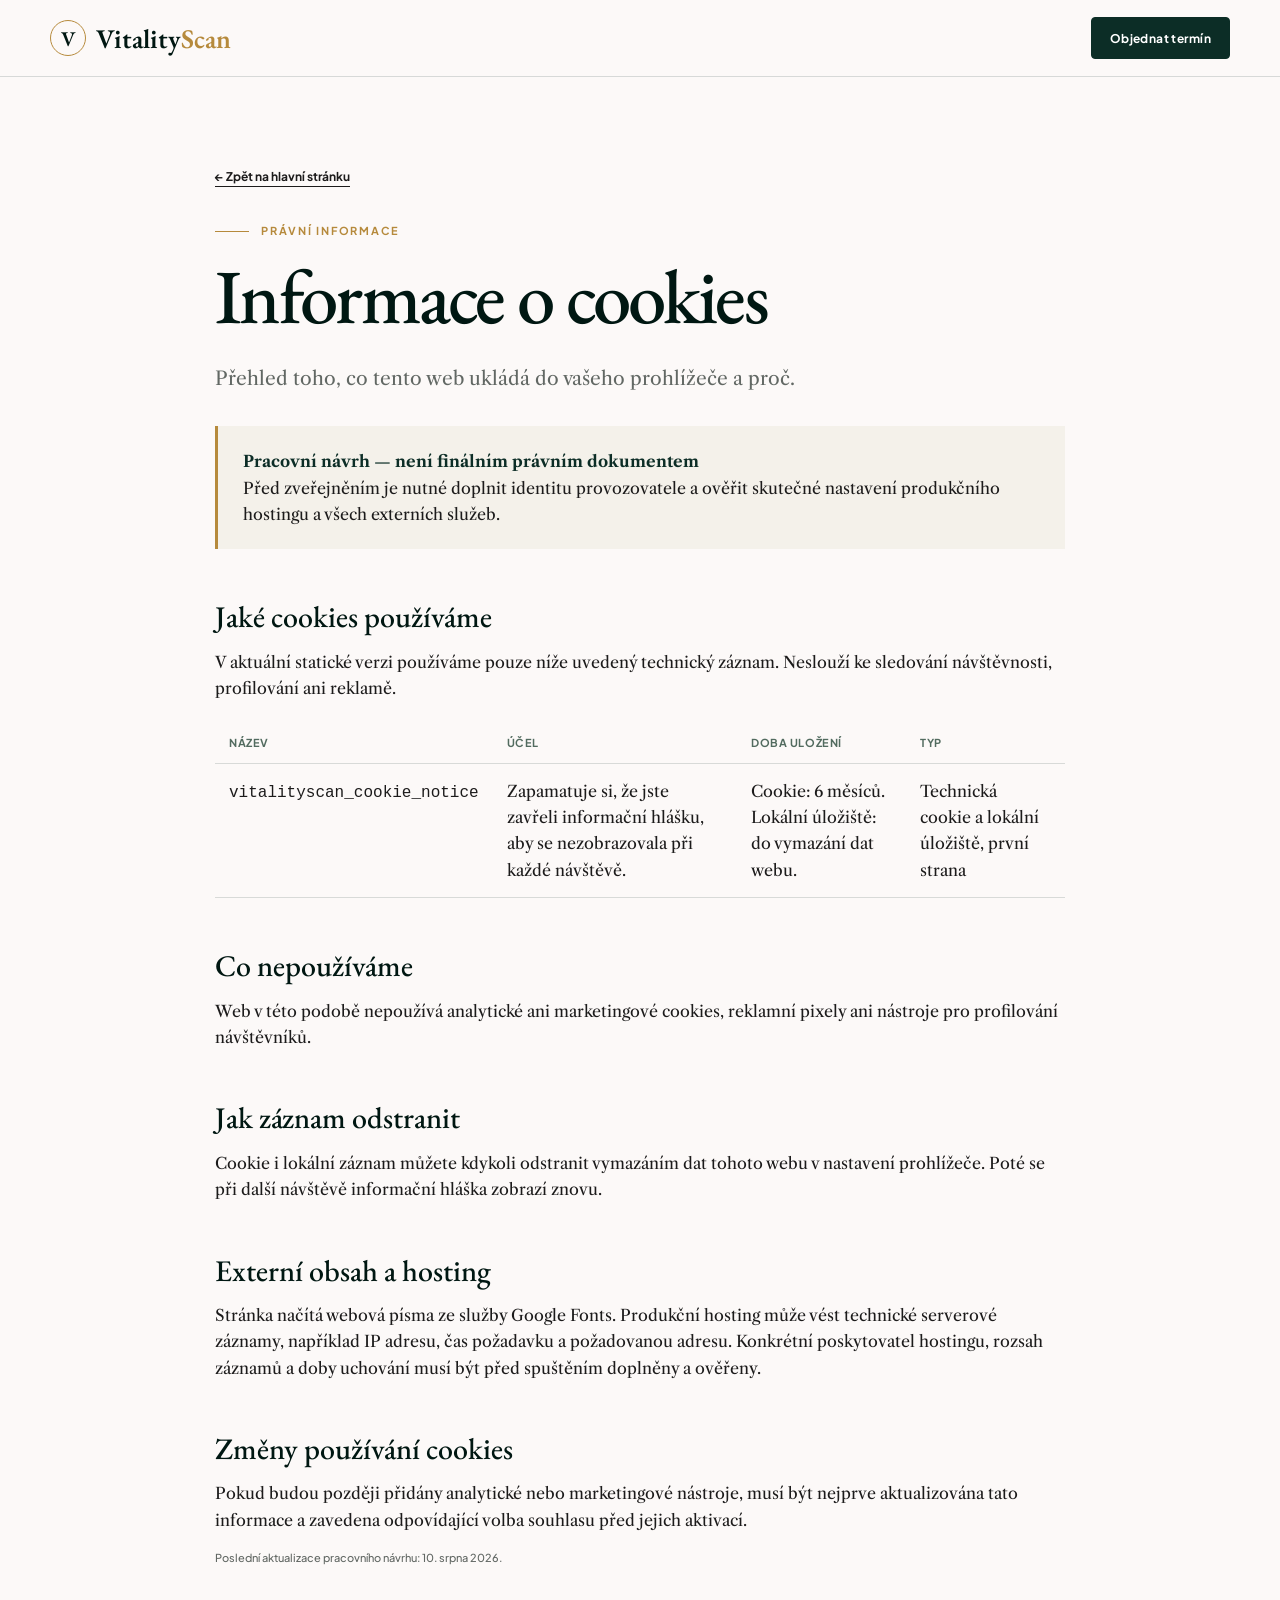
==== cookies.html @ a8a910c2 "Add files via upload" ====
<!doctype html>
<html lang="cs">
<head>
  <meta charset="utf-8">
  <meta name="viewport" content="width=device-width, initial-scale=1">
  <meta name="robots" content="noindex">
  <meta name="theme-color" content="#0c2d26">
  <title>Cookies | VitalityScan</title>
  <link rel="preconnect" href="https://fonts.googleapis.com">
  <link rel="preconnect" href="https://fonts.gstatic.com" crossorigin>
  <link href="https://fonts.googleapis.com/css2?family=EB+Garamond:wght@500;600&family=Libre+Caslon+Text:wght@400;700&family=Plus+Jakarta+Sans:wght@500;600;700&display=swap" rel="stylesheet">
  <link rel="stylesheet" href="styles.css">
</head>
<body>
  <a class="skip-link" href="#obsah">Přejít na hlavní obsah</a>
  <header class="site-header"><div class="container header-inner"><a class="brand" href="index.html" aria-label="VitalityScan — úvod"><span class="brand-mark" aria-hidden="true">V</span><span>Vitality<span>Scan</span></span></a><a class="button button-small" href="index.html#objednani">Objednat termín</a></div></header>
  <main class="legal-main" id="obsah"><article class="container legal-shell">
    <a class="legal-back" href="index.html">← Zpět na hlavní stránku</a>
    <p class="eyebrow">Právní informace</p><h1>Informace o cookies</h1>
    <p class="legal-lead">Přehled toho, co tento web ukládá do vašeho prohlížeče a proč.</p>
    <div class="draft-notice"><strong>Pracovní návrh — není finálním právním dokumentem</strong> Před zveřejněním je nutné doplnit identitu provozovatele a ověřit skutečné nastavení produkčního hostingu a všech externích služeb.</div>
    <h2>Jaké cookies používáme</h2>
    <p>V aktuální statické verzi používáme pouze níže uvedený technický záznam. Neslouží ke sledování návštěvnosti, profilování ani reklamě.</p>
    <table class="legal-table"><thead><tr><th>Název</th><th>Účel</th><th>Doba uložení</th><th>Typ</th></tr></thead><tbody><tr><td><code>vitalityscan_cookie_notice</code></td><td>Zapamatuje si, že jste zavřeli informační hlášku, aby se nezobrazovala při každé návštěvě.</td><td>Cookie: 6 měsíců. Lokální úložiště: do vymazání dat webu.</td><td>Technická cookie a lokální úložiště, první strana</td></tr></tbody></table>
    <h2>Co nepoužíváme</h2><p>Web v této podobě nepoužívá analytické ani marketingové cookies, reklamní pixely ani nástroje pro profilování návštěvníků.</p>
    <h2>Jak záznam odstranit</h2><p>Cookie i lokální záznam můžete kdykoli odstranit vymazáním dat tohoto webu v nastavení prohlížeče. Poté se při další návštěvě informační hláška zobrazí znovu.</p>
    <h2>Externí obsah a hosting</h2><p>Stránka načítá webová písma ze služby Google Fonts. Produkční hosting může vést technické serverové záznamy, například IP adresu, čas požadavku a požadovanou adresu. Konkrétní poskytovatel hostingu, rozsah záznamů a doby uchování musí být před spuštěním doplněny a ověřeny.</p>
    <h2>Změny používání cookies</h2><p>Pokud budou později přidány analytické nebo marketingové nástroje, musí být nejprve aktualizována tato informace a zavedena odpovídající volba souhlasu před jejich aktivací.</p>
    <p class="verification-note">Poslední aktualizace pracovního návrhu: 10. srpna 2026.</p>
  </article></main>
</body></html>
---- styles.css ----
:root{--forest:#0c2d26;--forest-deep:#001712;--sage:#526b5f;--cream:#f4f1ea;--paper:#fcf9f8;--gold:#b68a3c;--gold-light:#e8d4aa;--ink:#1c1b1b;--muted:#626864;--line:rgba(12,45,38,.15);--serif:"EB Garamond",Georgia,serif;--body:"Libre Caslon Text",Georgia,serif;--ui:"Plus Jakarta Sans",Arial,sans-serif;--container:1180px;--shadow:0 22px 70px rgba(0,23,18,.09)}
*{box-sizing:border-box}html{scroll-behavior:smooth;scroll-padding-top:84px}body{margin:0;background:var(--paper);color:var(--ink);font-family:var(--body);font-size:16px;line-height:1.65;overflow-x:hidden}body.menu-open{overflow:hidden}img{display:block;max-width:100%}a{color:inherit}button,input,select,textarea{font:inherit}.container{width:min(calc(100% - 40px),var(--container));margin-inline:auto}.sr-only{position:absolute;width:1px;height:1px;padding:0;margin:-1px;overflow:hidden;clip:rect(0,0,0,0);white-space:nowrap;border:0}.skip-link{position:fixed;z-index:1000;top:8px;left:8px;padding:12px 16px;background:#fff;color:var(--forest);transform:translateY(-150%)}.skip-link:focus{transform:none}.site-header{position:sticky;top:0;z-index:100;background:rgba(252,249,248,.91);border-bottom:1px solid var(--line);backdrop-filter:blur(14px)}.header-inner{min-height:76px;display:flex;align-items:center;justify-content:space-between}.brand{display:inline-flex;align-items:center;gap:10px;text-decoration:none;font:600 27px/1 var(--serif);color:var(--forest-deep)}.brand>span:last-child>span{color:var(--gold)}.brand-mark{display:grid;place-items:center;width:36px;height:36px;border:1px solid var(--gold);border-radius:50%;font:600 21px var(--serif)}.main-nav{display:flex;align-items:center;gap:28px}.main-nav>a:not(.button){font:600 12px var(--ui);letter-spacing:.03em;text-decoration:none}.main-nav>a:not(.button):hover{color:var(--gold)}.button{display:inline-flex;justify-content:center;align-items:center;min-height:50px;padding:0 24px;border:1px solid var(--forest);border-radius:4px;background:var(--forest);color:#fff;font:700 12px var(--ui);letter-spacing:.035em;text-decoration:none;cursor:pointer;transition:.25s ease}.button:hover{background:var(--forest-deep);transform:translateY(-2px)}.button-small{min-height:42px;padding-inline:18px}.button-outline{background:transparent;color:var(--forest)}.button-outline:hover{color:#fff}.menu-toggle{display:none;background:none;border:0;padding:10px}.menu-toggle span:not(.sr-only){display:block;width:25px;height:1.5px;background:var(--forest);margin:6px}.hero{position:relative;padding:92px 0 0;background:linear-gradient(120deg,#fbf7ef 0%,#f4eee1 58%,#e8dfca 100%);overflow:hidden}.hero-grid{display:grid;grid-template-columns:1.03fr .97fr;gap:7vw;align-items:center;min-height:610px}.eyebrow{margin:0 0 18px;color:var(--gold);font:700 11px var(--ui);letter-spacing:.16em;text-transform:uppercase}.eyebrow:before{content:"";display:inline-block;width:34px;height:1px;background:currentColor;margin:0 12px 3px 0}.eyebrow.light{color:var(--gold-light)}h1,h2,h3,p{margin-top:0}h1,h2,h3{color:var(--forest-deep);font-family:var(--serif);font-weight:500;line-height:1.08}h1{max-width:750px;margin-bottom:25px;font-size:clamp(3.2rem,6.2vw,5.5rem);letter-spacing:-.035em}h1 em{display:block;color:var(--sage);font-weight:500}.lead{max-width:630px;font-size:19px;color:#444b47}.hero-actions{display:flex;align-items:center;gap:30px;margin-top:35px}.text-link{font:700 12px var(--ui);text-underline-offset:6px}.microcopy{margin:22px 0 0;font:500 11px/1.5 var(--ui);color:var(--muted)}.hero-art{position:relative;align-self:stretch;min-height:610px;background:radial-gradient(circle at 55% 40%,#efe2c9 0 21%,transparent 22%),linear-gradient(145deg,#173f35,#071e19);border-radius:48% 48% 0 0;box-shadow:var(--shadow);overflow:hidden}.sun{position:absolute;width:320px;height:320px;top:15%;left:22%;border:1px solid rgba(232,212,170,.55);border-radius:50%;box-shadow:0 0 0 35px rgba(232,212,170,.05),0 0 0 70px rgba(232,212,170,.035)}.leaf{position:absolute;width:120px;height:240px;border:1px solid rgba(232,212,170,.65);border-radius:100% 0 100% 0;transform-origin:bottom}.leaf-a{bottom:-10px;left:22%;transform:rotate(-18deg)}.leaf-b{bottom:-30px;left:45%;transform:rotate(18deg) scale(.8)}.leaf-c{bottom:-40px;right:8%;transform:rotate(44deg) scale(1.1)}.pulse-card{position:absolute;right:25px;bottom:28px;width:min(290px,75%);padding:24px;background:rgba(252,249,248,.94);border-left:3px solid var(--gold);box-shadow:var(--shadow)}.pulse-card span,.pulse-card strong{display:block}.pulse-card strong{font:500 23px var(--serif);color:var(--forest)}.pulse-card span:last-child{font:500 11px var(--ui);color:var(--muted)}.pulse-line{font:42px/1 var(--serif);color:var(--gold)}.hero-orbit{position:absolute;border:1px solid rgba(182,138,60,.25);border-radius:50%;pointer-events:none}.orbit-one{width:360px;height:360px;left:-220px;top:-80px}.orbit-two{width:190px;height:190px;right:-90px;bottom:30px}.trust-row{display:grid;grid-template-columns:repeat(3,1fr);border-top:1px solid rgba(12,45,38,.16);margin-top:60px}.trust-row span{padding:23px;text-align:center;font:600 11px var(--ui);letter-spacing:.06em;text-transform:uppercase}.trust-row span+span{border-left:1px solid var(--line)}.section{padding:110px 0}.section-heading{margin-bottom:55px}.section-heading.narrow{max-width:750px;margin-inline:auto;text-align:center}.section-heading h2,.about h2,.booking h2,.safety h2{font-size:clamp(2.5rem,5vw,4.2rem);margin-bottom:22px;letter-spacing:-.025em}.section-heading>p:last-child{color:var(--muted)}.section-heading.split{display:grid;grid-template-columns:1fr .8fr;gap:10%;align-items:end}.section-heading.split>p{padding-bottom:8px}.benefit-grid{display:grid;grid-template-columns:repeat(3,1fr);border-top:1px solid var(--line)}.benefit{padding:40px 36px}.benefit+.benefit{border-left:1px solid var(--line)}.benefit>span{font:600 12px var(--ui);color:var(--gold)}.benefit h3{font-size:28px;margin:34px 0 12px}.benefit p{color:var(--muted)}.process{display:grid;grid-template-columns:.8fr 1.2fr;gap:9%;margin-top:80px;padding:75px;background:var(--forest);color:#dfe9e4;box-shadow:var(--shadow)}.process h2{font-size:clamp(2.4rem,4vw,3.5rem);color:#fff}.process-copy>p:last-child{color:#b9c9c2}.steps{list-style:none;padding:0;margin:0}.steps li{display:grid;grid-template-columns:44px 1fr;gap:20px;padding:22px 0;border-top:1px solid rgba(255,255,255,.15)}.steps li>span{display:grid;place-items:center;width:36px;height:36px;border:1px solid rgba(232,212,170,.7);border-radius:50%;color:var(--gold-light);font:600 12px var(--ui)}.steps strong{color:#fff;font:500 21px var(--serif)}.steps p{margin:3px 0 0;color:#b9c9c2;font-size:14px}.technology{background:var(--cream)}.tech-grid{display:grid;grid-template-columns:repeat(3,1fr);gap:20px}.tech-card{min-height:360px;padding:42px;background:var(--paper);border:1px solid var(--line)}.tech-card.featured{background:var(--forest);color:#d6e1dc;transform:translateY(-18px)}.tech-card.featured h3,.tech-card.featured .card-label{color:#fff}.tech-icon{display:grid;place-items:center;width:58px;height:58px;margin-bottom:65px;border:1px solid var(--gold);border-radius:50%;color:var(--gold);font:27px var(--serif)}.card-label{margin-bottom:6px;color:var(--sage);font:700 10px var(--ui);letter-spacing:.12em;text-transform:uppercase}.tech-card h3{font-size:34px;margin-bottom:14px}.tech-card p:last-child{color:inherit;opacity:.76}.verification-note{font:500 11px/1.65 var(--ui);color:var(--muted)}.technology>.container>.verification-note{text-align:center;margin:25px auto 0}.pricing{background:var(--paper)}.price-grid{display:grid;grid-template-columns:repeat(3,1fr);gap:22px;align-items:stretch}.price-card{position:relative;display:flex;flex-direction:column;padding:42px;background:#fff;border:1px solid var(--line)}.price-card.popular{background:var(--forest);color:#dbe5e0;box-shadow:var(--shadow);transform:translateY(-15px)}.price-card.popular .plan,.price-card.popular .price{color:#fff}.plan{color:var(--sage);font:700 12px var(--ui);letter-spacing:.12em;text-transform:uppercase}.price{margin:8px 0 3px;color:var(--forest);font:500 52px/1 var(--serif)}.price small{font-size:23px}.duration{font:600 10px var(--ui);text-transform:uppercase;letter-spacing:.08em;color:var(--gold)}.price-card ul{list-style:none;padding:20px 0 28px;margin:0;flex:1}.price-card li{padding:9px 0 9px 24px;border-bottom:1px solid var(--line);font-size:14px}.price-card li:before{content:"✓";margin-left:-24px;margin-right:10px;color:var(--gold)}.popular li{border-color:rgba(255,255,255,.12)}.popular .button{background:var(--gold);border-color:var(--gold);color:var(--forest-deep)}.badge{position:absolute;top:-13px;right:28px;padding:7px 12px;background:var(--gold);color:var(--forest-deep);font:700 9px var(--ui);letter-spacing:.08em;text-transform:uppercase}.fine-print{margin:15px 0 0;font:500 10px/1.5 var(--ui);color:var(--muted)}.safety{padding-bottom:0;background:#e7eee9}.safety-grid{display:grid;grid-template-columns:1fr .9fr;gap:10%;align-items:center}.safety-grid>div:first-child>p:not(.eyebrow){font-size:18px}.muted{color:var(--muted)}.safety-card{padding:45px;background:var(--paper);box-shadow:var(--shadow)}.safety-card h3{font-size:28px}.safety-card ul{padding-left:22px}.safety-card li{margin-bottom:10px}.safety-card>p{font:600 11px var(--ui);color:var(--muted)}.disclaimer{display:flex;gap:20px;align-items:center;margin-top:75px;padding:25px 32px;background:var(--forest);color:#dfe9e4}.disclaimer span{display:grid;place-items:center;flex:0 0 34px;height:34px;border:1px solid var(--gold);border-radius:50%;font:600 14px var(--ui);color:var(--gold-light)}.disclaimer p{margin:0;font-size:13px}.disclaimer strong{color:#fff;margin-right:7px}.about{background:var(--paper)}.about-grid{display:grid;grid-template-columns:.85fr 1.15fr;gap:9%;align-items:center}.portrait-art{position:relative;display:grid;place-items:center;min-height:620px;background:radial-gradient(circle at center,rgba(232,212,170,.2) 0 27%,transparent 28%),linear-gradient(155deg,#0d332a,#001712);overflow:hidden}.portrait-art:before,.portrait-art:after{content:"";position:absolute;width:250px;height:420px;border:1px solid rgba(232,212,170,.35);border-radius:100% 0 100% 0;bottom:-120px}.portrait-art:before{left:0;transform:rotate(-22deg)}.portrait-art:after{right:0;transform:rotate(42deg)}.portrait-monogram{display:grid;place-items:center;width:180px;height:180px;border:1px solid var(--gold);border-radius:50%;color:var(--gold-light);font:500 90px var(--serif)}.portrait-art>span{position:absolute;bottom:35px;color:#d9e4df;font:600 10px var(--ui);letter-spacing:.14em;text-transform:uppercase}.large-copy{color:var(--forest);font-size:21px}.role-note{padding:18px 22px;border-left:2px solid var(--gold);background:var(--cream)}.faq{background:var(--cream)}.faq-grid{display:grid;grid-template-columns:.7fr 1.3fr;gap:10%}.faq-item{border-top:1px solid rgba(12,45,38,.22)}.faq-item:last-child{border-bottom:1px solid rgba(12,45,38,.22)}.faq-item h3{margin:0}.faq-item button{display:flex;width:100%;justify-content:space-between;gap:20px;padding:24px 0;border:0;background:none;color:var(--forest);text-align:left;font:500 21px var(--serif);cursor:pointer}.faq-item button span{font:300 24px var(--ui);transition:transform .2s}.faq-item button[aria-expanded=true] span{transform:rotate(45deg)}.faq-panel{padding:0 45px 20px 0;color:var(--muted)}.booking{background:var(--paper)}.booking-shell{display:grid;grid-template-columns:.85fr 1.15fr;background:var(--forest);box-shadow:var(--shadow)}.booking-copy{padding:70px;color:#cbd9d3}.booking h2{color:#fff}.booking-copy>p:not(.eyebrow){color:#b9c9c2}.contact-placeholder{margin-top:45px;padding-top:25px;border-top:1px solid rgba(255,255,255,.15)}.contact-placeholder span,.contact-placeholder strong{display:block}.contact-placeholder span{font:600 10px var(--ui);color:var(--gold-light);text-transform:uppercase;letter-spacing:.1em}.contact-placeholder strong{margin-top:8px;color:#fff;font:500 20px var(--serif)}.booking-form{padding:55px;background:#fff}.field{margin-bottom:20px}.field-row{display:grid;grid-template-columns:1fr 1fr;gap:18px}.field label{display:block;margin-bottom:7px;color:var(--forest);font:600 11px var(--ui)}.field label span{font-weight:500;color:var(--muted)}input,select,textarea{width:100%;border:1px solid rgba(12,45,38,.28);border-radius:3px;background:var(--cream);padding:13px;color:var(--ink)}textarea{resize:vertical}input:focus,select:focus,textarea:focus{outline:3px solid rgba(182,138,60,.28);border-color:var(--gold)}.check{display:flex;gap:10px;align-items:flex-start;margin:5px 0 6px;font:500 11px/1.5 var(--ui);color:var(--muted)}.check input{width:18px;height:18px;flex:0 0 auto}.check em{font-style:normal;color:var(--gold)}.field-error{display:block;min-height:18px;color:#9f251d;font:600 10px var(--ui)}[aria-invalid=true]{border-color:#9f251d}.booking-form .button{width:100%;margin-top:8px}.form-note{margin:14px 0 0;text-align:center;font:500 10px/1.5 var(--ui);color:var(--muted)}.form-status{margin-top:12px;text-align:center;font:600 12px var(--ui);color:var(--forest)}.site-footer{padding:70px 0 25px;background:var(--forest-deep);color:#9fb2aa}.footer-grid{display:grid;grid-template-columns:1.6fr .7fr 1fr;gap:8%}.footer-brand{color:#fff}.footer-grid h2{color:var(--gold-light);font:600 11px var(--ui);letter-spacing:.1em;text-transform:uppercase}.footer-grid a,.footer-grid>div>span{display:block;margin-bottom:9px;color:#9fb2aa;text-decoration:none;font-size:13px}.footer-grid a:hover{color:#fff}.footer-bottom{display:flex;justify-content:space-between;gap:30px;margin-top:60px;padding-top:22px;border-top:1px solid rgba(255,255,255,.1);font:500 10px var(--ui)}.reveal{opacity:0;transform:translateY(18px);transition:opacity .7s ease,transform .7s ease}.reveal.visible{opacity:1;transform:none}:focus-visible{outline:3px solid var(--gold);outline-offset:4px}
@media(max-width:900px){.menu-toggle{display:block}.main-nav{position:fixed;inset:76px 0 auto 0;display:none;flex-direction:column;align-items:stretch;gap:0;padding:20px;background:var(--paper);border-bottom:1px solid var(--line);box-shadow:var(--shadow)}.main-nav.open{display:flex}.main-nav a{padding:15px}.main-nav .button{margin-top:10px}.hero{padding-top:50px}.hero-grid,.process,.section-heading.split,.safety-grid,.about-grid,.faq-grid,.booking-shell{grid-template-columns:1fr}.hero-grid{gap:45px}.hero-art{min-height:480px}.benefit-grid,.tech-grid,.price-grid{grid-template-columns:1fr}.benefit+.benefit{border-left:0;border-top:1px solid var(--line)}.process{padding:45px;gap:30px}.section-heading.split{gap:15px}.tech-card.featured,.price-card.popular{transform:none}.tech-card{min-height:auto}.tech-icon{margin-bottom:35px}.price-grid{max-width:570px;margin-inline:auto}.safety-grid,.about-grid,.faq-grid{gap:55px}.portrait-art{min-height:500px}.booking-copy,.booking-form{padding:45px}.footer-grid{grid-template-columns:1fr 1fr}.footer-grid>div:first-child{grid-column:1/-1}}
@media(max-width:600px){.container{width:min(calc(100% - 30px),var(--container))}.header-inner{min-height:68px}.main-nav{inset:68px 0 auto}.brand{font-size:23px}.brand-mark{width:32px;height:32px}.hero{padding-top:35px}.hero-grid{min-height:auto}h1{font-size:3rem}.lead{font-size:17px}.hero-actions{align-items:stretch;flex-direction:column;gap:20px}.hero-actions .text-link{text-align:center}.hero-art{min-height:390px;border-radius:45% 45% 0 0}.sun{width:230px;height:230px;left:18%}.trust-row{grid-template-columns:1fr;margin-top:35px}.trust-row span+span{border-left:0;border-top:1px solid var(--line)}.section{padding:78px 0}.section-heading h2,.about h2,.booking h2,.safety h2{font-size:2.65rem}.benefit{padding:30px 12px}.process{margin-inline:-15px;padding:40px 25px}.process h2{font-size:2.45rem}.tech-card,.price-card,.safety-card{padding:32px 25px}.disclaimer{align-items:flex-start;margin-top:55px;margin-inline:0;padding:22px}.portrait-art{min-height:410px}.portrait-monogram{width:140px;height:140px;font-size:70px}.field-row{grid-template-columns:1fr;gap:0}.booking-shell{width:100%}.booking-copy,.booking-form{padding:38px 25px}.footer-grid{grid-template-columns:1fr;gap:30px}.footer-grid>div:first-child{grid-column:auto}.footer-bottom{display:block}.footer-bottom p{margin-bottom:8px}}
@media(prefers-reduced-motion:reduce){html{scroll-behavior:auto}.reveal{opacity:1;transform:none;transition:none}.button{transition:none}}

/* Místa měření */
.locations{background:var(--cream)}
.location-grid{display:grid;grid-template-columns:repeat(2,1fr);gap:22px}
.location-card{position:relative;min-height:285px;padding:42px;background:var(--paper);border:1px solid var(--line);overflow:hidden}
.location-card:after{content:"";position:absolute;width:170px;height:260px;right:-65px;bottom:-135px;border:1px solid rgba(182,138,60,.3);border-radius:100% 0 100% 0;transform:rotate(20deg);pointer-events:none}
.location-card h3{margin:25px 0 18px;font-size:36px}
.location-address{display:flex;gap:10px;align-items:center;margin-bottom:40px;color:var(--muted)}
.location-address span{color:var(--gold);font:25px var(--serif)}
.partner-locations{display:grid;grid-template-columns:.8fr 1.2fr;gap:9%;align-items:start;margin-top:22px;padding:55px;background:var(--forest);color:#b9c9c2}
.partner-locations h3{margin-bottom:12px;color:#fff;font-size:32px}
.partner-links{display:grid;grid-template-columns:1fr 1fr;gap:0 28px}
.partner-links a{display:flex;justify-content:space-between;gap:15px;padding:18px 0;border-top:1px solid rgba(255,255,255,.17);color:#fff;font:600 12px var(--ui);text-decoration:none}
.partner-links a:hover{color:var(--gold-light)}

@media(max-width:900px){.location-grid,.partner-locations{grid-template-columns:1fr}.partner-locations{gap:35px}}
@media(max-width:600px){.location-card{min-height:auto;padding:32px 25px}.partner-locations{margin-inline:-15px;padding:40px 25px}.partner-links{grid-template-columns:1fr}}

/* Wellness photography */
.hero-art{margin:0;background:var(--cream)}
.hero-art>img{width:100%;height:100%;min-height:610px;object-fit:cover;object-position:58% center}
.hero-art .sun,.hero-art .leaf{display:none}
.editorial-image{margin:70px 0 0;overflow:hidden}
.editorial-image img{width:100%;height:100%;object-fit:cover}
.consultation-image{display:grid;grid-template-columns:1.45fr .55fr;min-height:390px;background:var(--cream)}
.consultation-image img{min-height:390px}
.editorial-image figcaption{display:flex;align-items:flex-end;margin:0;padding:38px;color:var(--forest);font:500 25px/1.25 var(--serif)}
.botanical-image{height:240px;margin-top:38px}
.botanical-image img{object-position:center 54%}
@media(max-width:900px){.consultation-image{grid-template-columns:1fr}.editorial-image figcaption{padding:25px}}
@media(max-width:600px){.hero-art>img{min-height:390px}.consultation-image{margin-top:45px;min-height:0}.consultation-image img{min-height:260px}.editorial-image figcaption{font-size:21px}}

/* Calm botanical motion */
.reveal{filter:blur(3px);transition:opacity .8s cubic-bezier(.2,.65,.3,1),transform .8s cubic-bezier(.2,.65,.3,1),filter .8s ease}
.reveal.visible{filter:none}
.benefit-grid .reveal:nth-child(2),.tech-grid .reveal:nth-child(2),.price-grid .reveal:nth-child(2),.location-grid .reveal:nth-child(2){transition-delay:.1s}
.benefit-grid .reveal:nth-child(3),.tech-grid .reveal:nth-child(3),.price-grid .reveal:nth-child(3){transition-delay:.2s}
.hero-art>img{animation:hero-breathe 16s ease-in-out infinite alternate;transform-origin:center}
.pulse-card{animation:card-float 5.5s ease-in-out infinite}
.pulse-line{display:inline-block;animation:pulse-soft 2.8s ease-in-out infinite}
.hero-orbit{animation:orbit-drift 14s ease-in-out infinite alternate}
.orbit-two{animation-delay:-5s}
.editorial-image img{transition:transform 1.1s cubic-bezier(.2,.65,.3,1)}
.editorial-image:hover img{transform:scale(1.025)}
.benefit,.tech-card,.price-card,.location-card{transition:transform .35s ease,border-color .35s ease,box-shadow .35s ease}
.benefit:hover,.tech-card:hover,.location-card:hover{transform:translateY(-6px);border-color:rgba(182,138,60,.38)}
.price-card:hover{transform:translateY(-6px);box-shadow:0 24px 65px rgba(0,23,18,.1)}
.price-card.popular:hover{transform:translateY(-21px)}
.tech-card.featured:hover{transform:translateY(-24px)}
.button{position:relative;overflow:hidden}
.button:after{content:"";position:absolute;inset:0;background:linear-gradient(105deg,transparent 35%,rgba(255,255,255,.2) 50%,transparent 65%);transform:translateX(-130%);transition:transform .65s ease}
.button:hover:after{transform:translateX(130%)}
@keyframes hero-breathe{from{transform:scale(1.01)}to{transform:scale(1.055)}}
@keyframes card-float{0%,100%{transform:translateY(0)}50%{transform:translateY(-7px)}}
@keyframes pulse-soft{0%,100%{opacity:.65;transform:scale(.96)}50%{opacity:1;transform:scale(1.08)}}
@keyframes orbit-drift{from{transform:translate3d(0,0,0) rotate(0)}to{transform:translate3d(18px,12px,0) rotate(8deg)}}
@media(max-width:900px){.price-card.popular:hover,.tech-card.featured:hover{transform:translateY(-6px)}}
@media(prefers-reduced-motion:reduce){*,*:before,*:after{animation-duration:.01ms!important;animation-iteration-count:1!important;scroll-behavior:auto!important;transition-duration:.01ms!important;transition-delay:0s!important}.reveal{opacity:1;filter:none;transform:none}.editorial-image:hover img,.benefit:hover,.tech-card:hover,.price-card:hover,.price-card.popular:hover,.location-card:hover{transform:none}}

/* Privacy and cookie information */
.check a{color:var(--forest);text-underline-offset:3px}
.cookie-notice{position:fixed;z-index:300;right:24px;bottom:24px;display:flex;align-items:center;gap:28px;width:min(680px,calc(100% - 48px));padding:24px 26px;background:var(--paper);border:1px solid rgba(12,45,38,.22);box-shadow:0 22px 70px rgba(0,23,18,.16)}
.cookie-notice[hidden]{display:none}
.footer-credit{color:var(--gold-light);text-decoration:none;white-space:nowrap;transition:color .2s ease}
.footer-credit:hover{text-decoration:underline;text-underline-offset:4px;color:#fff}
.cookie-notice h2{margin:0 0 5px;font-size:24px}
.cookie-notice p{margin:0 0 5px;color:var(--muted);font-size:13px;line-height:1.55}
.cookie-notice a{font:700 11px var(--ui);text-underline-offset:4px}
.cookie-notice .button{flex:0 0 auto}
.legal-main{padding:85px 0 110px}
.legal-shell{max-width:850px}
.legal-shell h1{font-size:clamp(2.8rem,7vw,4.8rem)}
.legal-shell h2{margin:52px 0 15px;font-size:30px}
.legal-shell h3{margin:28px 0 10px;font-size:22px}
.legal-shell li{margin-bottom:8px}
.legal-lead{font-size:19px;color:var(--muted)}
.draft-notice{margin:32px 0;padding:22px 25px;border-left:3px solid var(--gold);background:var(--cream)}
.draft-notice strong{display:block;color:var(--forest)}
.legal-table{width:100%;border-collapse:collapse;margin:20px 0 30px}
.legal-table th,.legal-table td{padding:14px;text-align:left;vertical-align:top;border-bottom:1px solid var(--line)}
.legal-table th{font:700 11px var(--ui);text-transform:uppercase;letter-spacing:.05em;color:var(--sage)}
.legal-back{display:inline-block;margin-bottom:40px;font:700 12px var(--ui);text-underline-offset:5px}
@media(max-width:600px){.cookie-notice{right:15px;bottom:15px;display:block;width:calc(100% - 30px);padding:21px}.cookie-notice .button{width:100%;margin-top:15px}.legal-main{padding-top:55px}.legal-table{display:block;overflow-x:auto;font-size:14px}}

/* Dominant editorial imagery */
.measurement-feature{position:relative;height:clamp(430px,55vw,650px);margin:70px 0 0;overflow:hidden;background:var(--forest)}
.measurement-feature img{width:100%;height:100%;object-fit:cover;object-position:center 52%}
.measurement-feature:after{content:"";position:absolute;inset:0;background:linear-gradient(180deg,transparent 45%,rgba(0,23,18,.82))}
.measurement-feature figcaption{position:absolute;z-index:1;left:clamp(25px,6vw,70px);right:clamp(25px,6vw,70px);bottom:clamp(26px,5vw,60px);max-width:660px;color:#fff}
.measurement-feature figcaption span,.measurement-feature figcaption strong{display:block}
.measurement-feature figcaption span{margin-bottom:10px;color:var(--gold-light);font:700 10px var(--ui);letter-spacing:.16em;text-transform:uppercase}
.measurement-feature figcaption strong{font:500 clamp(2rem,4vw,3.5rem)/1.04 var(--serif)}
.portrait-art{display:block;position:relative;min-height:620px;margin:0;background:var(--forest);overflow:hidden}
.portrait-art:before{display:none}.portrait-art:after{content:"";position:absolute;inset:0;width:auto;height:auto;border:0;border-radius:0;background:linear-gradient(180deg,transparent 58%,rgba(0,23,18,.68));transform:none}
.portrait-art img{width:100%;height:620px;object-fit:cover}
.portrait-art figcaption{position:absolute;z-index:1;left:34px;right:34px;bottom:30px;margin:0;color:#fff;font:600 10px var(--ui);letter-spacing:.14em;text-transform:uppercase}
.portrait-art figcaption span{position:static;padding-inline:7px;color:var(--gold-light)}
@media(max-width:600px){.measurement-feature{height:460px;margin:45px -15px 0}.measurement-feature img{object-position:58% center}.portrait-art img{height:460px}.portrait-art{min-height:460px}}
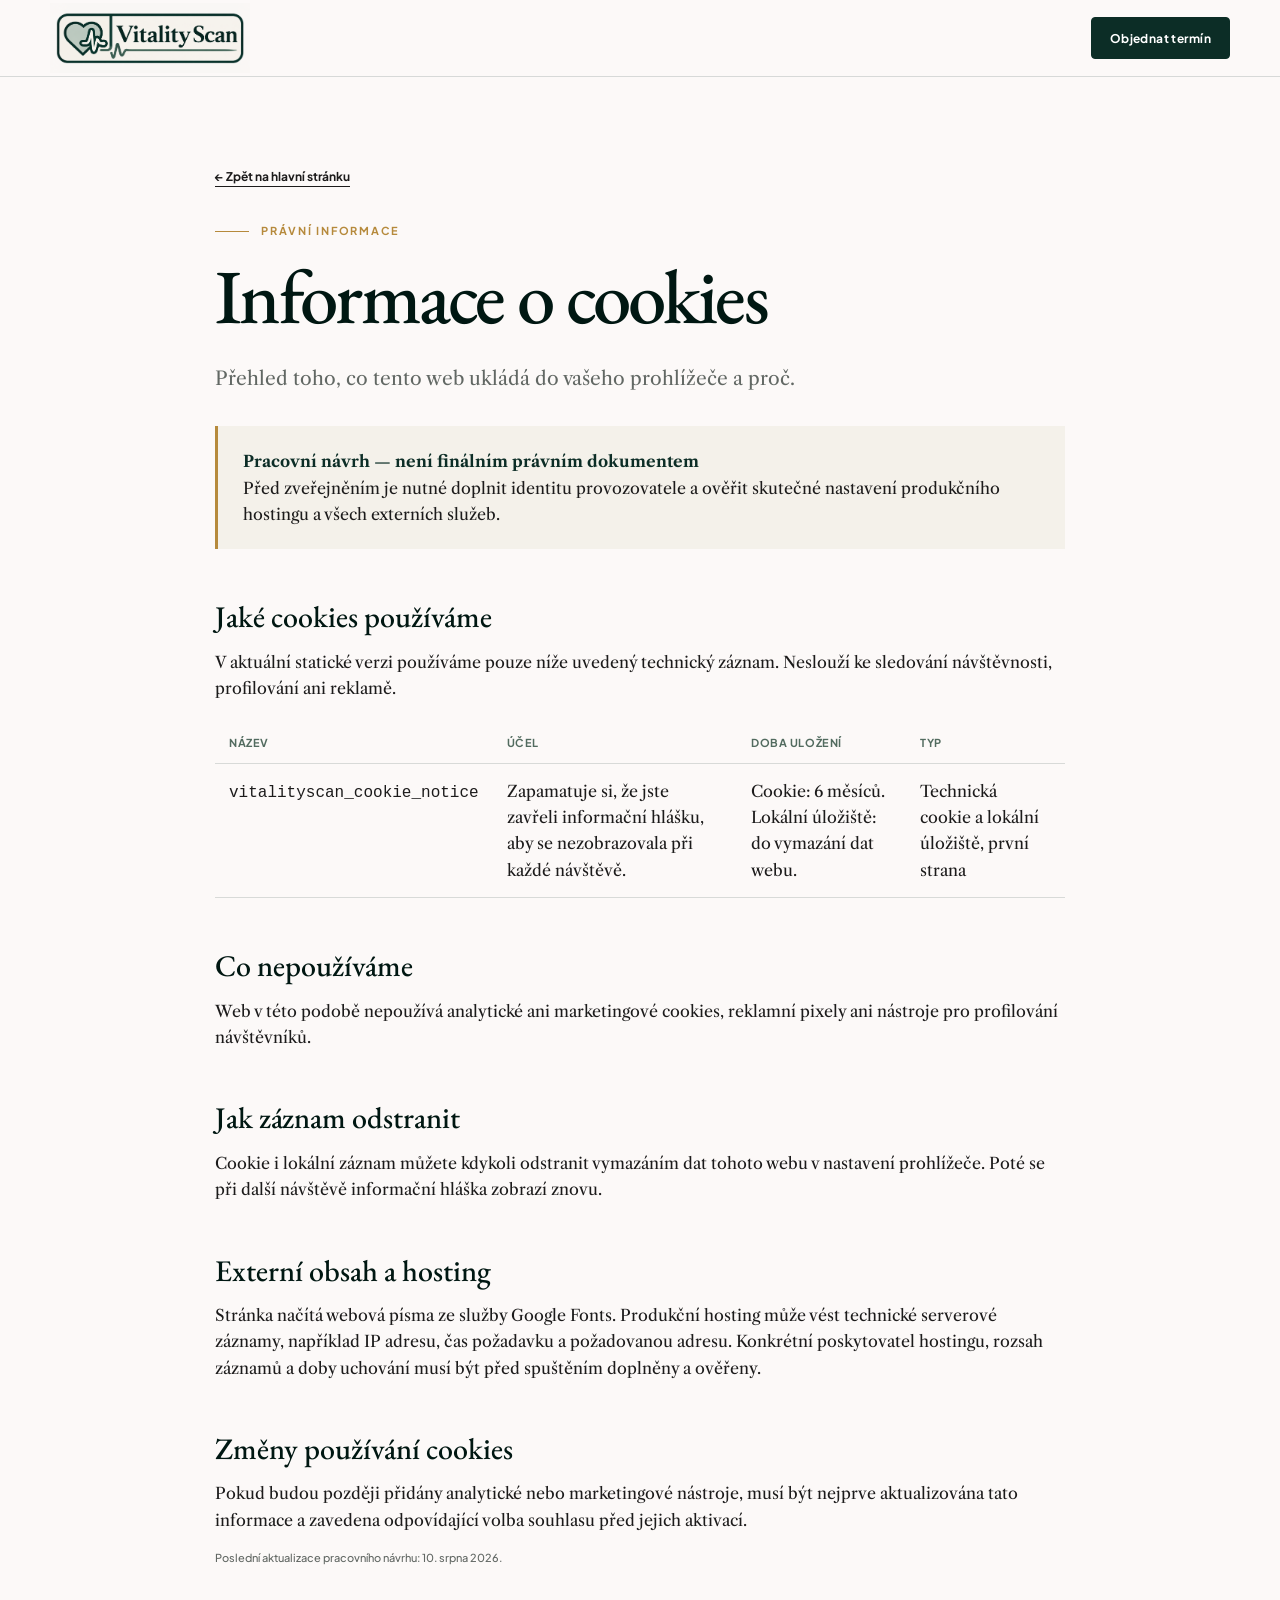
==== commit c6474da6: "Add files via upload" ====
--- a/cookies.html
+++ b/cookies.html
@@ -1,6 +1,11 @@
 <!doctype html>
 <html lang="cs">
 <head>
+  <link rel="icon" type="image/png" href="/favicon-96x96.png" sizes="96x96" />
+  <link rel="icon" type="image/svg+xml" href="/favicon.svg" />
+  <link rel="shortcut icon" href="/favicon.ico" />
+  <link rel="apple-touch-icon" sizes="180x180" href="/apple-touch-icon.png" />
+  <link rel="manifest" href="/site.webmanifest" />
   <meta charset="utf-8">
   <meta name="viewport" content="width=device-width, initial-scale=1">
   <meta name="robots" content="noindex">
@@ -13,7 +18,7 @@
 </head>
 <body>
   <a class="skip-link" href="#obsah">Přejít na hlavní obsah</a>
-  <header class="site-header"><div class="container header-inner"><a class="brand" href="index.html" aria-label="VitalityScan — úvod"><span class="brand-mark" aria-hidden="true">V</span><span>Vitality<span>Scan</span></span></a><a class="button button-small" href="index.html#objednani">Objednat termín</a></div></header>
+  <header class="site-header"><div class="container header-inner"><a class="brand" href="index.html" aria-label="VitalityScan — úvod"><img class="brand-logo" src="assets/images/logo-vitalityscan-uvod.png" alt="VitalityScan" width="2123" height="741"></a><a class="button button-small" href="index.html#objednani">Objednat termín</a></div></header>
   <main class="legal-main" id="obsah"><article class="container legal-shell">
     <a class="legal-back" href="index.html">← Zpět na hlavní stránku</a>
     <p class="eyebrow">Právní informace</p><h1>Informace o cookies</h1>
--- a/styles.css
+++ b/styles.css
@@ -101,3 +101,75 @@
 .portrait-art figcaption{position:absolute;z-index:1;left:34px;right:34px;bottom:30px;margin:0;color:#fff;font:600 10px var(--ui);letter-spacing:.14em;text-transform:uppercase}
 .portrait-art figcaption span{position:static;padding-inline:7px;color:var(--gold-light)}
 @media(max-width:600px){.measurement-feature{height:460px;margin:45px -15px 0}.measurement-feature img{object-position:58% center}.portrait-art img{height:460px}.portrait-art{min-height:460px}}
+
+/* More expressive, still calm motion */
+.reveal{opacity:0;filter:blur(7px);transform:translateY(38px) scale(.985);transition:opacity .95s cubic-bezier(.2,.7,.2,1),transform .95s cubic-bezier(.2,.7,.2,1),filter .95s ease}
+.reveal.visible{opacity:1;filter:none;transform:none}
+.hero-copy.reveal{transform:translateX(-34px)}
+.hero-art.reveal{transform:translateX(34px) scale(.97)}
+.hero-copy.reveal.visible,.hero-art.reveal.visible{transform:none}
+.hero-art>img{animation:hero-breathe 10s ease-in-out infinite alternate}
+.measurement-feature img{animation:editorial-drift 14s ease-in-out infinite alternate;transform-origin:center}
+.portrait-art img{animation:portrait-drift 16s ease-in-out infinite alternate;transform-origin:center}
+.pulse-card{animation:card-float 4.2s ease-in-out infinite}
+.pulse-line{animation:pulse-soft 2.1s ease-in-out infinite}
+.hero-orbit{animation:orbit-drift 9s ease-in-out infinite alternate}
+.benefit:hover,.tech-card:hover,.location-card:hover{transform:translateY(-10px);box-shadow:0 18px 45px rgba(0,23,18,.08)}
+.price-card:hover{transform:translateY(-10px);box-shadow:0 28px 70px rgba(0,23,18,.14)}
+.price-card.popular:hover{transform:translateY(-25px)}
+.tech-card.featured:hover{transform:translateY(-28px)}
+@keyframes editorial-drift{from{transform:scale(1.015) translateX(-.6%)}to{transform:scale(1.075) translateX(.6%)}}
+@keyframes portrait-drift{from{transform:scale(1.01) translateY(0)}to{transform:scale(1.07) translateY(-1.2%)}}
+@media(max-width:900px){.price-card.popular:hover,.tech-card.featured:hover{transform:translateY(-10px)}}
+@media(prefers-reduced-motion:reduce){.hero-copy.reveal,.hero-art.reveal,.measurement-feature img,.portrait-art img{animation:none;transform:none}.reveal{opacity:1;filter:none;transform:none}}
+
+/* Stránka ve výstavbě */
+.coming-soon-page{min-height:100vh;display:flex;flex-direction:column;background:var(--paper);overflow-x:hidden}
+.coming-soon-header{position:relative;z-index:5;padding:28px 0}
+.coming-soon-header .brand{width:max-content}
+.coming-soon-main{position:relative;display:flex;flex:1;align-items:center;min-height:670px;padding:40px 0 80px;overflow:hidden}
+.coming-soon-grid{position:relative;z-index:1;display:grid;grid-template-columns:minmax(0,1.02fr) minmax(390px,.78fr);gap:9%;align-items:center}
+.coming-soon-copy{max-width:690px}
+.coming-soon-copy h1{margin:18px 0 28px;font-size:clamp(3.6rem,7vw,6.8rem);line-height:.93}
+.coming-soon-copy h1 em{display:block;color:var(--gold);font-weight:500}
+.coming-soon-copy .lead{max-width:610px}
+.coming-soon-divider{display:flex;align-items:center;width:190px;height:30px;margin:35px 0 22px}
+.coming-soon-divider:before,.coming-soon-divider:after{content:"";height:1px;flex:1;background:var(--gold)}
+.coming-soon-divider span{width:8px;height:8px;margin:0 13px;border:1px solid var(--gold);border-radius:50%}
+.coming-soon-note{color:var(--muted);font-size:15px}
+.coming-soon-art{position:relative;min-height:530px;border-radius:52% 52% 3px 3px;background:var(--forest);overflow:hidden}
+.coming-soon-art:after{content:"";position:absolute;inset:0;background:linear-gradient(145deg,rgba(255,255,255,.05),transparent 42%,rgba(0,0,0,.14))}
+.coming-soon-sun{position:absolute;top:15%;left:17%;width:270px;height:270px;border:1px solid rgba(224,190,119,.65);border-radius:50%}
+.coming-soon-sun:before,.coming-soon-sun:after{content:"";position:absolute;border:1px solid rgba(224,190,119,.25);border-radius:50%}
+.coming-soon-sun:before{inset:25px}.coming-soon-sun:after{inset:60px}
+.coming-soon-leaf{position:absolute;width:150px;height:310px;border:1px solid rgba(224,190,119,.55);border-radius:100% 0 100% 0}
+.coming-soon-leaf:after{content:"";position:absolute;left:50%;top:8%;bottom:8%;width:1px;background:rgba(224,190,119,.42);transform:rotate(24deg)}
+.coming-soon-leaf-one{right:-20px;top:30px;transform:rotate(20deg)}
+.coming-soon-leaf-two{left:15px;bottom:-150px;transform:rotate(-45deg)}
+.coming-soon-card{position:absolute;z-index:2;right:0;bottom:48px;width:min(285px,80%);padding:30px;background:var(--paper);border-left:3px solid var(--gold)}
+.coming-soon-card span,.coming-soon-card small{display:block;font:600 10px var(--ui);letter-spacing:.12em;text-transform:uppercase}
+.coming-soon-card span{margin-bottom:10px;color:var(--gold)}
+.coming-soon-card strong{display:block;margin-bottom:8px;color:var(--forest);font:500 32px var(--serif)}
+.coming-soon-card small{color:var(--muted)}
+.coming-soon-orbit{position:absolute;border:1px solid rgba(182,138,60,.2);border-radius:50%;pointer-events:none}
+.coming-soon-orbit-one{width:520px;height:520px;left:-330px;bottom:-290px}
+.coming-soon-orbit-two{width:170px;height:170px;right:-75px;top:20px}
+.coming-soon-footer{position:relative;z-index:2;background:var(--forest-deep);color:#9fb2aa}
+.coming-soon-footer-inner{display:flex;justify-content:space-between;gap:25px;padding-top:22px;padding-bottom:22px;font:500 10px var(--ui);letter-spacing:.04em}
+.coming-soon-footer p{margin:0}
+@media(max-width:900px){.coming-soon-main{padding-top:20px}.coming-soon-grid{grid-template-columns:1fr;gap:65px}.coming-soon-copy{max-width:760px}.coming-soon-art{width:min(100%,570px);min-height:480px;margin-inline:auto}}
+@media(max-width:600px){.coming-soon-header{padding:20px 0}.coming-soon-main{align-items:flex-start;min-height:auto;padding:45px 0 70px}.coming-soon-grid{gap:50px}.coming-soon-copy h1{font-size:clamp(3.2rem,15vw,4.6rem)}.coming-soon-art{min-height:390px}.coming-soon-sun{width:215px;height:215px}.coming-soon-card{bottom:30px;padding:23px}.coming-soon-footer-inner{display:block}.coming-soon-footer p+p{margin-top:7px}}
+@media(prefers-reduced-motion:no-preference){.coming-soon-sun{animation:coming-soon-breathe 9s ease-in-out infinite alternate}.coming-soon-card{animation:card-float 5.5s ease-in-out infinite}}
+@keyframes coming-soon-breathe{from{transform:scale(.96)}to{transform:scale(1.04)}}
+
+.brand-logo{width:200px;height:auto}
+@media(max-width:600px){.brand-logo{width:170px}}
+
+/* Limited Basic offer; fixed dates remain readable without JavaScript. */
+.basic-offer{display:grid;grid-template-columns:1.4fr 1fr;gap:40px;align-items:center;margin:0 0 55px;padding:40px;background:var(--cream);border:1px solid var(--gold);border-radius:4px}
+.basic-offer h3{font-size:clamp(2.4rem,5vw,3.5rem);margin-bottom:18px}
+.basic-offer p{max-width:65ch}.basic-offer .eyebrow{color:var(--forest)}
+.offer-details{font-size:14px;margin-bottom:0}.offer-action{min-width:0}.offer-action .button{width:100%;text-align:center;padding:15px}
+.offer-countdown{font:600 clamp(1.1rem,2.4vw,1.5rem)/1.6 var(--ui);font-variant-numeric:tabular-nums;color:var(--forest)}
+.offer-status:empty{display:none}.basic-offer [hidden]{display:none}
+@media(max-width:700px){.basic-offer{grid-template-columns:1fr;padding:26px 22px;gap:24px}}
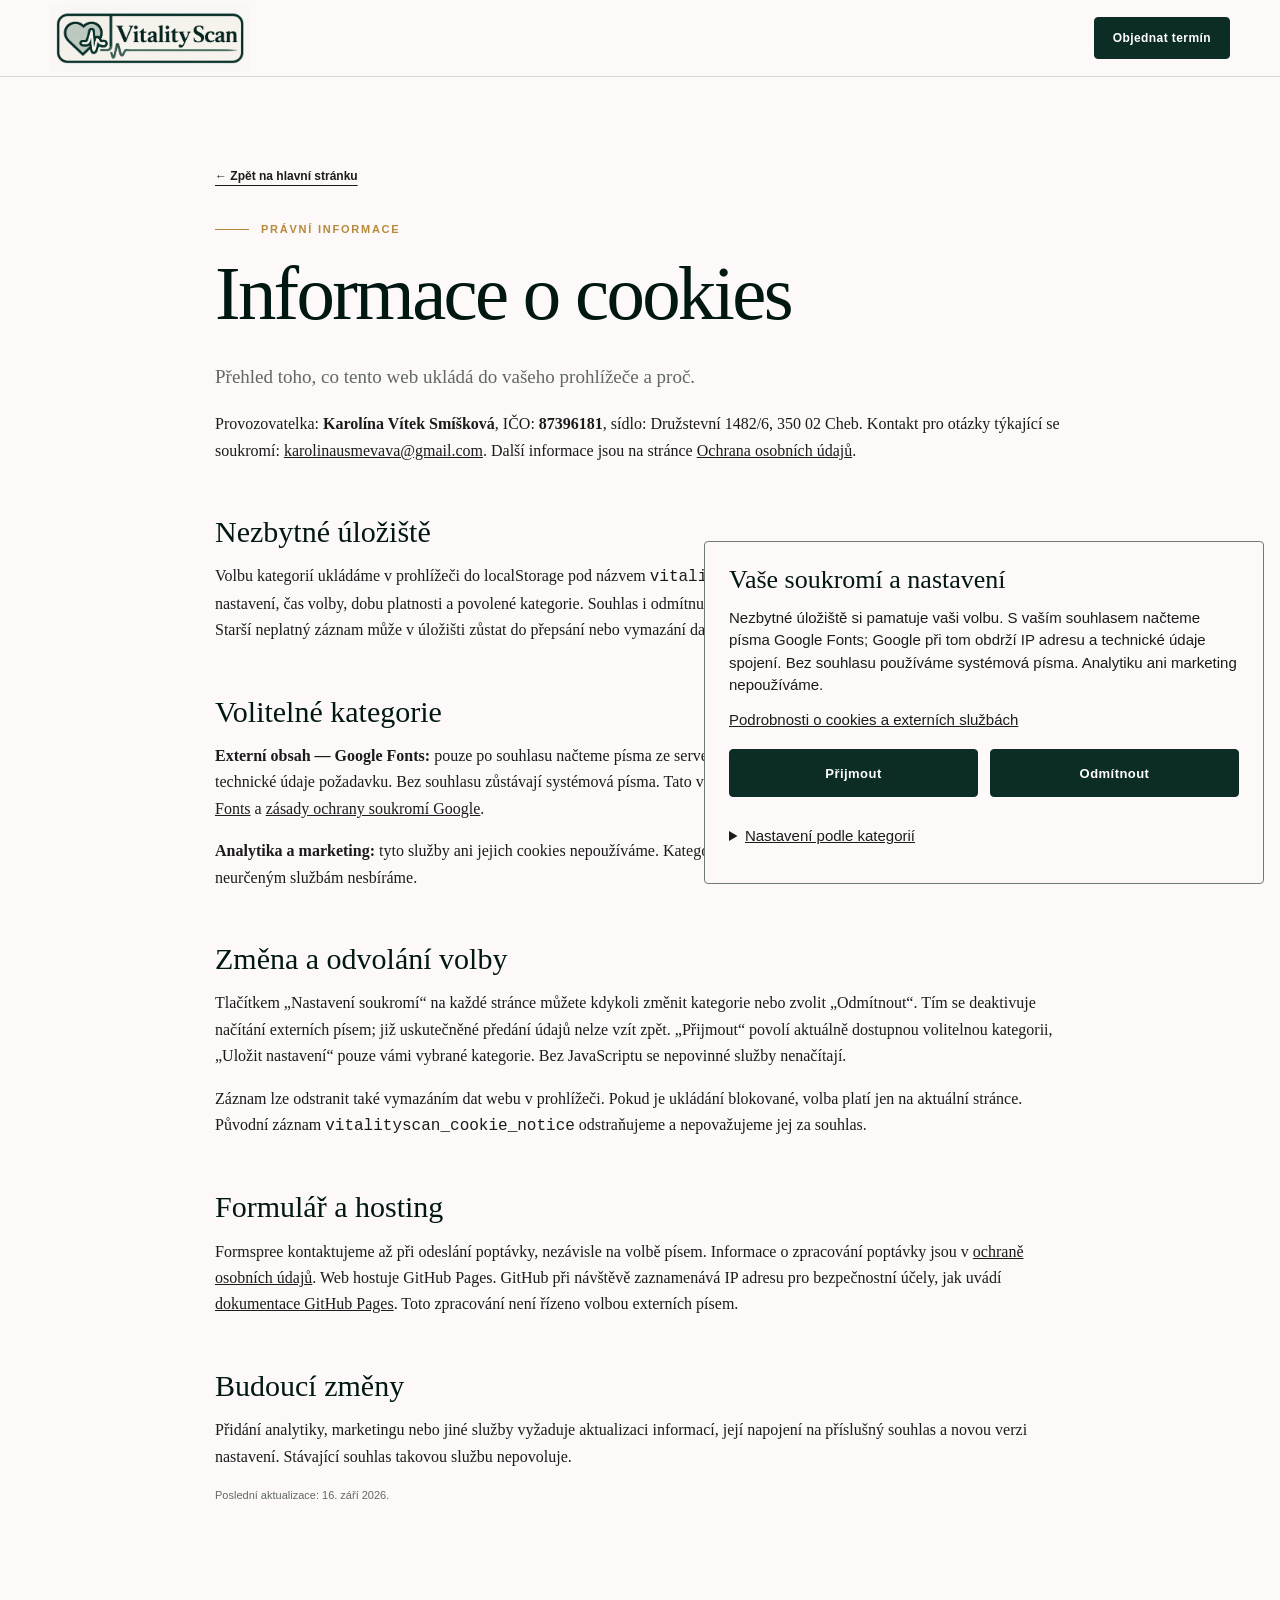
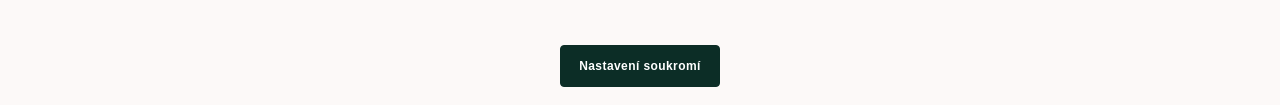
==== commit 22c3f7a5: "Add files via upload" ====
--- a/cookies.html
+++ b/cookies.html
@@ -1,36 +1,43 @@
-<!doctype html>
-<html lang="cs">
-<head>
-  <link rel="icon" type="image/png" href="/favicon-96x96.png" sizes="96x96" />
-  <link rel="icon" type="image/svg+xml" href="/favicon.svg" />
-  <link rel="shortcut icon" href="/favicon.ico" />
-  <link rel="apple-touch-icon" sizes="180x180" href="/apple-touch-icon.png" />
-  <link rel="manifest" href="/site.webmanifest" />
-  <meta charset="utf-8">
-  <meta name="viewport" content="width=device-width, initial-scale=1">
-  <meta name="robots" content="noindex">
-  <meta name="theme-color" content="#0c2d26">
-  <title>Cookies | VitalityScan</title>
-  <link rel="preconnect" href="https://fonts.googleapis.com">
-  <link rel="preconnect" href="https://fonts.gstatic.com" crossorigin>
-  <link href="https://fonts.googleapis.com/css2?family=EB+Garamond:wght@500;600&family=Libre+Caslon+Text:wght@400;700&family=Plus+Jakarta+Sans:wght@500;600;700&display=swap" rel="stylesheet">
-  <link rel="stylesheet" href="styles.css">
-</head>
-<body>
-  <a class="skip-link" href="#obsah">Přejít na hlavní obsah</a>
-  <header class="site-header"><div class="container header-inner"><a class="brand" href="index.html" aria-label="VitalityScan — úvod"><img class="brand-logo" src="assets/images/logo-vitalityscan-uvod.png" alt="VitalityScan" width="2123" height="741"></a><a class="button button-small" href="index.html#objednani">Objednat termín</a></div></header>
-  <main class="legal-main" id="obsah"><article class="container legal-shell">
-    <a class="legal-back" href="index.html">← Zpět na hlavní stránku</a>
-    <p class="eyebrow">Právní informace</p><h1>Informace o cookies</h1>
+<!doctype html>
+<html lang="cs">
+<head>
+  <meta charset="utf-8">
+  <meta http-equiv="Content-Security-Policy" content="default-src 'self'; script-src 'self'; style-src 'self' https://fonts.googleapis.com; font-src https://fonts.gstatic.com; img-src 'self' data:; connect-src 'self' https://formspree.io; form-action 'self' https://formspree.io; object-src 'none'; base-uri 'self'; upgrade-insecure-requests">
+  <meta name="referrer" content="strict-origin-when-cross-origin">
+  <link rel="icon" type="image/png" href="/favicon-96x96.png" sizes="96x96" />
+  <link rel="icon" type="image/svg+xml" href="/favicon.svg" />
+  <link rel="shortcut icon" href="/favicon.ico" />
+  <link rel="apple-touch-icon" sizes="180x180" href="/apple-touch-icon.png" />
+  <link rel="manifest" href="/site.webmanifest" />
+  <meta name="viewport" content="width=device-width, initial-scale=1">
+  <meta name="robots" content="noindex">
+  <meta name="theme-color" content="#0c2d26">
+  <title>Cookies | VitalityScan</title>
+  <link data-consent-fonts data-href="https://fonts.googleapis.com/css2?family=EB+Garamond:wght@500;600&family=Libre+Caslon+Text:wght@400;700&family=Plus+Jakarta+Sans:wght@500;600;700&display=swap" rel="stylesheet">
+  <link rel="stylesheet" href="styles.css">
+  <script src="consent.js" defer></script>
+</head>
+<body>
+  <a class="skip-link" href="#obsah">Přejít na hlavní obsah</a>
+  <header class="site-header"><div class="container header-inner"><a class="brand" href="index.html" aria-label="VitalityScan — úvod"><img class="brand-logo" src="assets/images/logo-vitalityscan-uvod.png" alt="VitalityScan" width="2123" height="741"></a><a class="button button-small" href="index.html#objednani">Objednat termín</a></div></header>
+  <main class="legal-main" id="obsah"><article class="container legal-shell">
+    <a class="legal-back" href="index.html">← Zpět na hlavní stránku</a>
+    <p class="eyebrow">Právní informace</p><h1>Informace o cookies</h1>
     <p class="legal-lead">Přehled toho, co tento web ukládá do vašeho prohlížeče a proč.</p>
-    <div class="draft-notice"><strong>Pracovní návrh — není finálním právním dokumentem</strong> Před zveřejněním je nutné doplnit identitu provozovatele a ověřit skutečné nastavení produkčního hostingu a všech externích služeb.</div>
-    <h2>Jaké cookies používáme</h2>
-    <p>V aktuální statické verzi používáme pouze níže uvedený technický záznam. Neslouží ke sledování návštěvnosti, profilování ani reklamě.</p>
-    <table class="legal-table"><thead><tr><th>Název</th><th>Účel</th><th>Doba uložení</th><th>Typ</th></tr></thead><tbody><tr><td><code>vitalityscan_cookie_notice</code></td><td>Zapamatuje si, že jste zavřeli informační hlášku, aby se nezobrazovala při každé návštěvě.</td><td>Cookie: 6 měsíců. Lokální úložiště: do vymazání dat webu.</td><td>Technická cookie a lokální úložiště, první strana</td></tr></tbody></table>
-    <h2>Co nepoužíváme</h2><p>Web v této podobě nepoužívá analytické ani marketingové cookies, reklamní pixely ani nástroje pro profilování návštěvníků.</p>
-    <h2>Jak záznam odstranit</h2><p>Cookie i lokální záznam můžete kdykoli odstranit vymazáním dat tohoto webu v nastavení prohlížeče. Poté se při další návštěvě informační hláška zobrazí znovu.</p>
-    <h2>Externí obsah a hosting</h2><p>Stránka načítá webová písma ze služby Google Fonts. Produkční hosting může vést technické serverové záznamy, například IP adresu, čas požadavku a požadovanou adresu. Konkrétní poskytovatel hostingu, rozsah záznamů a doby uchování musí být před spuštěním doplněny a ověřeny.</p>
-    <h2>Změny používání cookies</h2><p>Pokud budou později přidány analytické nebo marketingové nástroje, musí být nejprve aktualizována tato informace a zavedena odpovídající volba souhlasu před jejich aktivací.</p>
-    <p class="verification-note">Poslední aktualizace pracovního návrhu: 10. srpna 2026.</p>
-  </article></main>
-</body></html>
+    <p>Provozovatelka: <strong>Karolína Vítek Smíšková</strong>, IČO: <strong>87396181</strong>, sídlo: Družstevní 1482/6, 350 02 Cheb. Kontakt pro otázky týkající se soukromí: <a href="mailto:karolinausmevava@gmail.com">karolinausmevava@gmail.com</a>. Další informace jsou na stránce <a href="ochrana-osobnich-udaju.html">Ochrana osobních údajů</a>.</p>
+    <h2>Nezbytné úložiště</h2>
+    <p>Volbu kategorií ukládáme v prohlížeči do localStorage pod názvem <code>vitalityscan_consent</code>. Záznam obsahuje verzi nastavení, čas volby, dobu platnosti a povolené kategorie. Souhlas i odmítnutí respektujeme 180 dní; poté požádáme o novou volbu. Starší neplatný záznam může v úložišti zůstat do přepsání nebo vymazání dat webu, nepovoluje však služby.</p>
+    <h2>Volitelné kategorie</h2>
+    <p><strong>Externí obsah — Google Fonts:</strong> pouze po souhlasu načteme písma ze serverů Google. Při spojení Google obdrží IP adresu a technické údaje požadavku. Bez souhlasu zůstávají systémová písma. Tato volba řídí externí spojení. Podrobnosti uvádí <a href="https://fonts.google.com/faq">Google Fonts</a> a <a href="https://policies.google.com/privacy?hl=cs">zásady ochrany soukromí Google</a>.</p>
+    <p><strong>Analytika a marketing:</strong> tyto služby ani jejich cookies nepoužíváme. Kategorie jsou neaktivní a souhlas k budoucím, dosud neurčeným službám nesbíráme.</p>
+    <h2>Změna a odvolání volby</h2>
+    <p>Tlačítkem „Nastavení soukromí“ na každé stránce můžete kdykoli změnit kategorie nebo zvolit „Odmítnout“. Tím se deaktivuje načítání externích písem; již uskutečněné předání údajů nelze vzít zpět. „Přijmout“ povolí aktuálně dostupnou volitelnou kategorii, „Uložit nastavení“ pouze vámi vybrané kategorie. Bez JavaScriptu se nepovinné služby nenačítají.</p>
+    <p>Záznam lze odstranit také vymazáním dat webu v prohlížeči. Pokud je ukládání blokované, volba platí jen na aktuální stránce. Původní záznam <code>vitalityscan_cookie_notice</code> odstraňujeme a nepovažujeme jej za souhlas.</p>
+    <h2>Formulář a hosting</h2>
+    <p>Formspree kontaktujeme až při odeslání poptávky, nezávisle na volbě písem. Informace o zpracování poptávky jsou v <a href="ochrana-osobnich-udaju.html">ochraně osobních údajů</a>. Web hostuje GitHub Pages. GitHub při návštěvě zaznamenává IP adresu pro bezpečnostní účely, jak uvádí <a href="https://docs.github.com/en/pages/getting-started-with-github-pages/what-is-github-pages#data-collection">dokumentace GitHub Pages</a>. Toto zpracování není řízeno volbou externích písem.</p>
+    <h2>Budoucí změny</h2>
+    <p>Přidání analytiky, marketingu nebo jiné služby vyžaduje aktualizaci informací, její napojení na příslušný souhlas a novou verzi nastavení. Stávající souhlas takovou službu nepovoluje.</p>
+    <p class="verification-note">Poslední aktualizace: 16. září 2026.</p>
+  </article></main>
+<div class="consent-footer"><button class="button button-small" type="button" data-consent-open hidden>Nastavení soukromí</button><noscript>Nepovinné služby jsou vypnuté. Nastavení souhlasu vyžaduje JavaScript.</noscript></div>
+</body></html>
--- a/styles.css
+++ b/styles.css
@@ -1,175 +1,182 @@
-:root{--forest:#0c2d26;--forest-deep:#001712;--sage:#526b5f;--cream:#f4f1ea;--paper:#fcf9f8;--gold:#b68a3c;--gold-light:#e8d4aa;--ink:#1c1b1b;--muted:#626864;--line:rgba(12,45,38,.15);--serif:"EB Garamond",Georgia,serif;--body:"Libre Caslon Text",Georgia,serif;--ui:"Plus Jakarta Sans",Arial,sans-serif;--container:1180px;--shadow:0 22px 70px rgba(0,23,18,.09)}
-*{box-sizing:border-box}html{scroll-behavior:smooth;scroll-padding-top:84px}body{margin:0;background:var(--paper);color:var(--ink);font-family:var(--body);font-size:16px;line-height:1.65;overflow-x:hidden}body.menu-open{overflow:hidden}img{display:block;max-width:100%}a{color:inherit}button,input,select,textarea{font:inherit}.container{width:min(calc(100% - 40px),var(--container));margin-inline:auto}.sr-only{position:absolute;width:1px;height:1px;padding:0;margin:-1px;overflow:hidden;clip:rect(0,0,0,0);white-space:nowrap;border:0}.skip-link{position:fixed;z-index:1000;top:8px;left:8px;padding:12px 16px;background:#fff;color:var(--forest);transform:translateY(-150%)}.skip-link:focus{transform:none}.site-header{position:sticky;top:0;z-index:100;background:rgba(252,249,248,.91);border-bottom:1px solid var(--line);backdrop-filter:blur(14px)}.header-inner{min-height:76px;display:flex;align-items:center;justify-content:space-between}.brand{display:inline-flex;align-items:center;gap:10px;text-decoration:none;font:600 27px/1 var(--serif);color:var(--forest-deep)}.brand>span:last-child>span{color:var(--gold)}.brand-mark{display:grid;place-items:center;width:36px;height:36px;border:1px solid var(--gold);border-radius:50%;font:600 21px var(--serif)}.main-nav{display:flex;align-items:center;gap:28px}.main-nav>a:not(.button){font:600 12px var(--ui);letter-spacing:.03em;text-decoration:none}.main-nav>a:not(.button):hover{color:var(--gold)}.button{display:inline-flex;justify-content:center;align-items:center;min-height:50px;padding:0 24px;border:1px solid var(--forest);border-radius:4px;background:var(--forest);color:#fff;font:700 12px var(--ui);letter-spacing:.035em;text-decoration:none;cursor:pointer;transition:.25s ease}.button:hover{background:var(--forest-deep);transform:translateY(-2px)}.button-small{min-height:42px;padding-inline:18px}.button-outline{background:transparent;color:var(--forest)}.button-outline:hover{color:#fff}.menu-toggle{display:none;background:none;border:0;padding:10px}.menu-toggle span:not(.sr-only){display:block;width:25px;height:1.5px;background:var(--forest);margin:6px}.hero{position:relative;padding:92px 0 0;background:linear-gradient(120deg,#fbf7ef 0%,#f4eee1 58%,#e8dfca 100%);overflow:hidden}.hero-grid{display:grid;grid-template-columns:1.03fr .97fr;gap:7vw;align-items:center;min-height:610px}.eyebrow{margin:0 0 18px;color:var(--gold);font:700 11px var(--ui);letter-spacing:.16em;text-transform:uppercase}.eyebrow:before{content:"";display:inline-block;width:34px;height:1px;background:currentColor;margin:0 12px 3px 0}.eyebrow.light{color:var(--gold-light)}h1,h2,h3,p{margin-top:0}h1,h2,h3{color:var(--forest-deep);font-family:var(--serif);font-weight:500;line-height:1.08}h1{max-width:750px;margin-bottom:25px;font-size:clamp(3.2rem,6.2vw,5.5rem);letter-spacing:-.035em}h1 em{display:block;color:var(--sage);font-weight:500}.lead{max-width:630px;font-size:19px;color:#444b47}.hero-actions{display:flex;align-items:center;gap:30px;margin-top:35px}.text-link{font:700 12px var(--ui);text-underline-offset:6px}.microcopy{margin:22px 0 0;font:500 11px/1.5 var(--ui);color:var(--muted)}.hero-art{position:relative;align-self:stretch;min-height:610px;background:radial-gradient(circle at 55% 40%,#efe2c9 0 21%,transparent 22%),linear-gradient(145deg,#173f35,#071e19);border-radius:48% 48% 0 0;box-shadow:var(--shadow);overflow:hidden}.sun{position:absolute;width:320px;height:320px;top:15%;left:22%;border:1px solid rgba(232,212,170,.55);border-radius:50%;box-shadow:0 0 0 35px rgba(232,212,170,.05),0 0 0 70px rgba(232,212,170,.035)}.leaf{position:absolute;width:120px;height:240px;border:1px solid rgba(232,212,170,.65);border-radius:100% 0 100% 0;transform-origin:bottom}.leaf-a{bottom:-10px;left:22%;transform:rotate(-18deg)}.leaf-b{bottom:-30px;left:45%;transform:rotate(18deg) scale(.8)}.leaf-c{bottom:-40px;right:8%;transform:rotate(44deg) scale(1.1)}.pulse-card{position:absolute;right:25px;bottom:28px;width:min(290px,75%);padding:24px;background:rgba(252,249,248,.94);border-left:3px solid var(--gold);box-shadow:var(--shadow)}.pulse-card span,.pulse-card strong{display:block}.pulse-card strong{font:500 23px var(--serif);color:var(--forest)}.pulse-card span:last-child{font:500 11px var(--ui);color:var(--muted)}.pulse-line{font:42px/1 var(--serif);color:var(--gold)}.hero-orbit{position:absolute;border:1px solid rgba(182,138,60,.25);border-radius:50%;pointer-events:none}.orbit-one{width:360px;height:360px;left:-220px;top:-80px}.orbit-two{width:190px;height:190px;right:-90px;bottom:30px}.trust-row{display:grid;grid-template-columns:repeat(3,1fr);border-top:1px solid rgba(12,45,38,.16);margin-top:60px}.trust-row span{padding:23px;text-align:center;font:600 11px var(--ui);letter-spacing:.06em;text-transform:uppercase}.trust-row span+span{border-left:1px solid var(--line)}.section{padding:110px 0}.section-heading{margin-bottom:55px}.section-heading.narrow{max-width:750px;margin-inline:auto;text-align:center}.section-heading h2,.about h2,.booking h2,.safety h2{font-size:clamp(2.5rem,5vw,4.2rem);margin-bottom:22px;letter-spacing:-.025em}.section-heading>p:last-child{color:var(--muted)}.section-heading.split{display:grid;grid-template-columns:1fr .8fr;gap:10%;align-items:end}.section-heading.split>p{padding-bottom:8px}.benefit-grid{display:grid;grid-template-columns:repeat(3,1fr);border-top:1px solid var(--line)}.benefit{padding:40px 36px}.benefit+.benefit{border-left:1px solid var(--line)}.benefit>span{font:600 12px var(--ui);color:var(--gold)}.benefit h3{font-size:28px;margin:34px 0 12px}.benefit p{color:var(--muted)}.process{display:grid;grid-template-columns:.8fr 1.2fr;gap:9%;margin-top:80px;padding:75px;background:var(--forest);color:#dfe9e4;box-shadow:var(--shadow)}.process h2{font-size:clamp(2.4rem,4vw,3.5rem);color:#fff}.process-copy>p:last-child{color:#b9c9c2}.steps{list-style:none;padding:0;margin:0}.steps li{display:grid;grid-template-columns:44px 1fr;gap:20px;padding:22px 0;border-top:1px solid rgba(255,255,255,.15)}.steps li>span{display:grid;place-items:center;width:36px;height:36px;border:1px solid rgba(232,212,170,.7);border-radius:50%;color:var(--gold-light);font:600 12px var(--ui)}.steps strong{color:#fff;font:500 21px var(--serif)}.steps p{margin:3px 0 0;color:#b9c9c2;font-size:14px}.technology{background:var(--cream)}.tech-grid{display:grid;grid-template-columns:repeat(3,1fr);gap:20px}.tech-card{min-height:360px;padding:42px;background:var(--paper);border:1px solid var(--line)}.tech-card.featured{background:var(--forest);color:#d6e1dc;transform:translateY(-18px)}.tech-card.featured h3,.tech-card.featured .card-label{color:#fff}.tech-icon{display:grid;place-items:center;width:58px;height:58px;margin-bottom:65px;border:1px solid var(--gold);border-radius:50%;color:var(--gold);font:27px var(--serif)}.card-label{margin-bottom:6px;color:var(--sage);font:700 10px var(--ui);letter-spacing:.12em;text-transform:uppercase}.tech-card h3{font-size:34px;margin-bottom:14px}.tech-card p:last-child{color:inherit;opacity:.76}.verification-note{font:500 11px/1.65 var(--ui);color:var(--muted)}.technology>.container>.verification-note{text-align:center;margin:25px auto 0}.pricing{background:var(--paper)}.price-grid{display:grid;grid-template-columns:repeat(3,1fr);gap:22px;align-items:stretch}.price-card{position:relative;display:flex;flex-direction:column;padding:42px;background:#fff;border:1px solid var(--line)}.price-card.popular{background:var(--forest);color:#dbe5e0;box-shadow:var(--shadow);transform:translateY(-15px)}.price-card.popular .plan,.price-card.popular .price{color:#fff}.plan{color:var(--sage);font:700 12px var(--ui);letter-spacing:.12em;text-transform:uppercase}.price{margin:8px 0 3px;color:var(--forest);font:500 52px/1 var(--serif)}.price small{font-size:23px}.duration{font:600 10px var(--ui);text-transform:uppercase;letter-spacing:.08em;color:var(--gold)}.price-card ul{list-style:none;padding:20px 0 28px;margin:0;flex:1}.price-card li{padding:9px 0 9px 24px;border-bottom:1px solid var(--line);font-size:14px}.price-card li:before{content:"✓";margin-left:-24px;margin-right:10px;color:var(--gold)}.popular li{border-color:rgba(255,255,255,.12)}.popular .button{background:var(--gold);border-color:var(--gold);color:var(--forest-deep)}.badge{position:absolute;top:-13px;right:28px;padding:7px 12px;background:var(--gold);color:var(--forest-deep);font:700 9px var(--ui);letter-spacing:.08em;text-transform:uppercase}.fine-print{margin:15px 0 0;font:500 10px/1.5 var(--ui);color:var(--muted)}.safety{padding-bottom:0;background:#e7eee9}.safety-grid{display:grid;grid-template-columns:1fr .9fr;gap:10%;align-items:center}.safety-grid>div:first-child>p:not(.eyebrow){font-size:18px}.muted{color:var(--muted)}.safety-card{padding:45px;background:var(--paper);box-shadow:var(--shadow)}.safety-card h3{font-size:28px}.safety-card ul{padding-left:22px}.safety-card li{margin-bottom:10px}.safety-card>p{font:600 11px var(--ui);color:var(--muted)}.disclaimer{display:flex;gap:20px;align-items:center;margin-top:75px;padding:25px 32px;background:var(--forest);color:#dfe9e4}.disclaimer span{display:grid;place-items:center;flex:0 0 34px;height:34px;border:1px solid var(--gold);border-radius:50%;font:600 14px var(--ui);color:var(--gold-light)}.disclaimer p{margin:0;font-size:13px}.disclaimer strong{color:#fff;margin-right:7px}.about{background:var(--paper)}.about-grid{display:grid;grid-template-columns:.85fr 1.15fr;gap:9%;align-items:center}.portrait-art{position:relative;display:grid;place-items:center;min-height:620px;background:radial-gradient(circle at center,rgba(232,212,170,.2) 0 27%,transparent 28%),linear-gradient(155deg,#0d332a,#001712);overflow:hidden}.portrait-art:before,.portrait-art:after{content:"";position:absolute;width:250px;height:420px;border:1px solid rgba(232,212,170,.35);border-radius:100% 0 100% 0;bottom:-120px}.portrait-art:before{left:0;transform:rotate(-22deg)}.portrait-art:after{right:0;transform:rotate(42deg)}.portrait-monogram{display:grid;place-items:center;width:180px;height:180px;border:1px solid var(--gold);border-radius:50%;color:var(--gold-light);font:500 90px var(--serif)}.portrait-art>span{position:absolute;bottom:35px;color:#d9e4df;font:600 10px var(--ui);letter-spacing:.14em;text-transform:uppercase}.large-copy{color:var(--forest);font-size:21px}.role-note{padding:18px 22px;border-left:2px solid var(--gold);background:var(--cream)}.faq{background:var(--cream)}.faq-grid{display:grid;grid-template-columns:.7fr 1.3fr;gap:10%}.faq-item{border-top:1px solid rgba(12,45,38,.22)}.faq-item:last-child{border-bottom:1px solid rgba(12,45,38,.22)}.faq-item h3{margin:0}.faq-item button{display:flex;width:100%;justify-content:space-between;gap:20px;padding:24px 0;border:0;background:none;color:var(--forest);text-align:left;font:500 21px var(--serif);cursor:pointer}.faq-item button span{font:300 24px var(--ui);transition:transform .2s}.faq-item button[aria-expanded=true] span{transform:rotate(45deg)}.faq-panel{padding:0 45px 20px 0;color:var(--muted)}.booking{background:var(--paper)}.booking-shell{display:grid;grid-template-columns:.85fr 1.15fr;background:var(--forest);box-shadow:var(--shadow)}.booking-copy{padding:70px;color:#cbd9d3}.booking h2{color:#fff}.booking-copy>p:not(.eyebrow){color:#b9c9c2}.contact-placeholder{margin-top:45px;padding-top:25px;border-top:1px solid rgba(255,255,255,.15)}.contact-placeholder span,.contact-placeholder strong{display:block}.contact-placeholder span{font:600 10px var(--ui);color:var(--gold-light);text-transform:uppercase;letter-spacing:.1em}.contact-placeholder strong{margin-top:8px;color:#fff;font:500 20px var(--serif)}.booking-form{padding:55px;background:#fff}.field{margin-bottom:20px}.field-row{display:grid;grid-template-columns:1fr 1fr;gap:18px}.field label{display:block;margin-bottom:7px;color:var(--forest);font:600 11px var(--ui)}.field label span{font-weight:500;color:var(--muted)}input,select,textarea{width:100%;border:1px solid rgba(12,45,38,.28);border-radius:3px;background:var(--cream);padding:13px;color:var(--ink)}textarea{resize:vertical}input:focus,select:focus,textarea:focus{outline:3px solid rgba(182,138,60,.28);border-color:var(--gold)}.check{display:flex;gap:10px;align-items:flex-start;margin:5px 0 6px;font:500 11px/1.5 var(--ui);color:var(--muted)}.check input{width:18px;height:18px;flex:0 0 auto}.check em{font-style:normal;color:var(--gold)}.field-error{display:block;min-height:18px;color:#9f251d;font:600 10px var(--ui)}[aria-invalid=true]{border-color:#9f251d}.booking-form .button{width:100%;margin-top:8px}.form-note{margin:14px 0 0;text-align:center;font:500 10px/1.5 var(--ui);color:var(--muted)}.form-status{margin-top:12px;text-align:center;font:600 12px var(--ui);color:var(--forest)}.site-footer{padding:70px 0 25px;background:var(--forest-deep);color:#9fb2aa}.footer-grid{display:grid;grid-template-columns:1.6fr .7fr 1fr;gap:8%}.footer-brand{color:#fff}.footer-grid h2{color:var(--gold-light);font:600 11px var(--ui);letter-spacing:.1em;text-transform:uppercase}.footer-grid a,.footer-grid>div>span{display:block;margin-bottom:9px;color:#9fb2aa;text-decoration:none;font-size:13px}.footer-grid a:hover{color:#fff}.footer-bottom{display:flex;justify-content:space-between;gap:30px;margin-top:60px;padding-top:22px;border-top:1px solid rgba(255,255,255,.1);font:500 10px var(--ui)}.reveal{opacity:0;transform:translateY(18px);transition:opacity .7s ease,transform .7s ease}.reveal.visible{opacity:1;transform:none}:focus-visible{outline:3px solid var(--gold);outline-offset:4px}
-@media(max-width:900px){.menu-toggle{display:block}.main-nav{position:fixed;inset:76px 0 auto 0;display:none;flex-direction:column;align-items:stretch;gap:0;padding:20px;background:var(--paper);border-bottom:1px solid var(--line);box-shadow:var(--shadow)}.main-nav.open{display:flex}.main-nav a{padding:15px}.main-nav .button{margin-top:10px}.hero{padding-top:50px}.hero-grid,.process,.section-heading.split,.safety-grid,.about-grid,.faq-grid,.booking-shell{grid-template-columns:1fr}.hero-grid{gap:45px}.hero-art{min-height:480px}.benefit-grid,.tech-grid,.price-grid{grid-template-columns:1fr}.benefit+.benefit{border-left:0;border-top:1px solid var(--line)}.process{padding:45px;gap:30px}.section-heading.split{gap:15px}.tech-card.featured,.price-card.popular{transform:none}.tech-card{min-height:auto}.tech-icon{margin-bottom:35px}.price-grid{max-width:570px;margin-inline:auto}.safety-grid,.about-grid,.faq-grid{gap:55px}.portrait-art{min-height:500px}.booking-copy,.booking-form{padding:45px}.footer-grid{grid-template-columns:1fr 1fr}.footer-grid>div:first-child{grid-column:1/-1}}
-@media(max-width:600px){.container{width:min(calc(100% - 30px),var(--container))}.header-inner{min-height:68px}.main-nav{inset:68px 0 auto}.brand{font-size:23px}.brand-mark{width:32px;height:32px}.hero{padding-top:35px}.hero-grid{min-height:auto}h1{font-size:3rem}.lead{font-size:17px}.hero-actions{align-items:stretch;flex-direction:column;gap:20px}.hero-actions .text-link{text-align:center}.hero-art{min-height:390px;border-radius:45% 45% 0 0}.sun{width:230px;height:230px;left:18%}.trust-row{grid-template-columns:1fr;margin-top:35px}.trust-row span+span{border-left:0;border-top:1px solid var(--line)}.section{padding:78px 0}.section-heading h2,.about h2,.booking h2,.safety h2{font-size:2.65rem}.benefit{padding:30px 12px}.process{margin-inline:-15px;padding:40px 25px}.process h2{font-size:2.45rem}.tech-card,.price-card,.safety-card{padding:32px 25px}.disclaimer{align-items:flex-start;margin-top:55px;margin-inline:0;padding:22px}.portrait-art{min-height:410px}.portrait-monogram{width:140px;height:140px;font-size:70px}.field-row{grid-template-columns:1fr;gap:0}.booking-shell{width:100%}.booking-copy,.booking-form{padding:38px 25px}.footer-grid{grid-template-columns:1fr;gap:30px}.footer-grid>div:first-child{grid-column:auto}.footer-bottom{display:block}.footer-bottom p{margin-bottom:8px}}
-@media(prefers-reduced-motion:reduce){html{scroll-behavior:auto}.reveal{opacity:1;transform:none;transition:none}.button{transition:none}}
-
-/* Místa měření */
-.locations{background:var(--cream)}
-.location-grid{display:grid;grid-template-columns:repeat(2,1fr);gap:22px}
-.location-card{position:relative;min-height:285px;padding:42px;background:var(--paper);border:1px solid var(--line);overflow:hidden}
-.location-card:after{content:"";position:absolute;width:170px;height:260px;right:-65px;bottom:-135px;border:1px solid rgba(182,138,60,.3);border-radius:100% 0 100% 0;transform:rotate(20deg);pointer-events:none}
-.location-card h3{margin:25px 0 18px;font-size:36px}
-.location-address{display:flex;gap:10px;align-items:center;margin-bottom:40px;color:var(--muted)}
-.location-address span{color:var(--gold);font:25px var(--serif)}
-.partner-locations{display:grid;grid-template-columns:.8fr 1.2fr;gap:9%;align-items:start;margin-top:22px;padding:55px;background:var(--forest);color:#b9c9c2}
-.partner-locations h3{margin-bottom:12px;color:#fff;font-size:32px}
-.partner-links{display:grid;grid-template-columns:1fr 1fr;gap:0 28px}
-.partner-links a{display:flex;justify-content:space-between;gap:15px;padding:18px 0;border-top:1px solid rgba(255,255,255,.17);color:#fff;font:600 12px var(--ui);text-decoration:none}
-.partner-links a:hover{color:var(--gold-light)}
-
-@media(max-width:900px){.location-grid,.partner-locations{grid-template-columns:1fr}.partner-locations{gap:35px}}
-@media(max-width:600px){.location-card{min-height:auto;padding:32px 25px}.partner-locations{margin-inline:-15px;padding:40px 25px}.partner-links{grid-template-columns:1fr}}
-
-/* Wellness photography */
-.hero-art{margin:0;background:var(--cream)}
-.hero-art>img{width:100%;height:100%;min-height:610px;object-fit:cover;object-position:58% center}
-.hero-art .sun,.hero-art .leaf{display:none}
-.editorial-image{margin:70px 0 0;overflow:hidden}
-.editorial-image img{width:100%;height:100%;object-fit:cover}
-.consultation-image{display:grid;grid-template-columns:1.45fr .55fr;min-height:390px;background:var(--cream)}
-.consultation-image img{min-height:390px}
-.editorial-image figcaption{display:flex;align-items:flex-end;margin:0;padding:38px;color:var(--forest);font:500 25px/1.25 var(--serif)}
-.botanical-image{height:240px;margin-top:38px}
-.botanical-image img{object-position:center 54%}
-@media(max-width:900px){.consultation-image{grid-template-columns:1fr}.editorial-image figcaption{padding:25px}}
-@media(max-width:600px){.hero-art>img{min-height:390px}.consultation-image{margin-top:45px;min-height:0}.consultation-image img{min-height:260px}.editorial-image figcaption{font-size:21px}}
-
-/* Calm botanical motion */
-.reveal{filter:blur(3px);transition:opacity .8s cubic-bezier(.2,.65,.3,1),transform .8s cubic-bezier(.2,.65,.3,1),filter .8s ease}
-.reveal.visible{filter:none}
-.benefit-grid .reveal:nth-child(2),.tech-grid .reveal:nth-child(2),.price-grid .reveal:nth-child(2),.location-grid .reveal:nth-child(2){transition-delay:.1s}
-.benefit-grid .reveal:nth-child(3),.tech-grid .reveal:nth-child(3),.price-grid .reveal:nth-child(3){transition-delay:.2s}
-.hero-art>img{animation:hero-breathe 16s ease-in-out infinite alternate;transform-origin:center}
-.pulse-card{animation:card-float 5.5s ease-in-out infinite}
-.pulse-line{display:inline-block;animation:pulse-soft 2.8s ease-in-out infinite}
-.hero-orbit{animation:orbit-drift 14s ease-in-out infinite alternate}
-.orbit-two{animation-delay:-5s}
-.editorial-image img{transition:transform 1.1s cubic-bezier(.2,.65,.3,1)}
-.editorial-image:hover img{transform:scale(1.025)}
-.benefit,.tech-card,.price-card,.location-card{transition:transform .35s ease,border-color .35s ease,box-shadow .35s ease}
-.benefit:hover,.tech-card:hover,.location-card:hover{transform:translateY(-6px);border-color:rgba(182,138,60,.38)}
-.price-card:hover{transform:translateY(-6px);box-shadow:0 24px 65px rgba(0,23,18,.1)}
-.price-card.popular:hover{transform:translateY(-21px)}
-.tech-card.featured:hover{transform:translateY(-24px)}
-.button{position:relative;overflow:hidden}
-.button:after{content:"";position:absolute;inset:0;background:linear-gradient(105deg,transparent 35%,rgba(255,255,255,.2) 50%,transparent 65%);transform:translateX(-130%);transition:transform .65s ease}
-.button:hover:after{transform:translateX(130%)}
-@keyframes hero-breathe{from{transform:scale(1.01)}to{transform:scale(1.055)}}
-@keyframes card-float{0%,100%{transform:translateY(0)}50%{transform:translateY(-7px)}}
-@keyframes pulse-soft{0%,100%{opacity:.65;transform:scale(.96)}50%{opacity:1;transform:scale(1.08)}}
-@keyframes orbit-drift{from{transform:translate3d(0,0,0) rotate(0)}to{transform:translate3d(18px,12px,0) rotate(8deg)}}
-@media(max-width:900px){.price-card.popular:hover,.tech-card.featured:hover{transform:translateY(-6px)}}
-@media(prefers-reduced-motion:reduce){*,*:before,*:after{animation-duration:.01ms!important;animation-iteration-count:1!important;scroll-behavior:auto!important;transition-duration:.01ms!important;transition-delay:0s!important}.reveal{opacity:1;filter:none;transform:none}.editorial-image:hover img,.benefit:hover,.tech-card:hover,.price-card:hover,.price-card.popular:hover,.location-card:hover{transform:none}}
-
-/* Privacy and cookie information */
-.check a{color:var(--forest);text-underline-offset:3px}
-.cookie-notice{position:fixed;z-index:300;right:24px;bottom:24px;display:flex;align-items:center;gap:28px;width:min(680px,calc(100% - 48px));padding:24px 26px;background:var(--paper);border:1px solid rgba(12,45,38,.22);box-shadow:0 22px 70px rgba(0,23,18,.16)}
-.cookie-notice[hidden]{display:none}
-.footer-credit{color:var(--gold-light);text-decoration:none;white-space:nowrap;transition:color .2s ease}
-.footer-credit:hover{text-decoration:underline;text-underline-offset:4px;color:#fff}
-.cookie-notice h2{margin:0 0 5px;font-size:24px}
-.cookie-notice p{margin:0 0 5px;color:var(--muted);font-size:13px;line-height:1.55}
-.cookie-notice a{font:700 11px var(--ui);text-underline-offset:4px}
-.cookie-notice .button{flex:0 0 auto}
-.legal-main{padding:85px 0 110px}
-.legal-shell{max-width:850px}
-.legal-shell h1{font-size:clamp(2.8rem,7vw,4.8rem)}
-.legal-shell h2{margin:52px 0 15px;font-size:30px}
-.legal-shell h3{margin:28px 0 10px;font-size:22px}
-.legal-shell li{margin-bottom:8px}
-.legal-lead{font-size:19px;color:var(--muted)}
-.draft-notice{margin:32px 0;padding:22px 25px;border-left:3px solid var(--gold);background:var(--cream)}
-.draft-notice strong{display:block;color:var(--forest)}
-.legal-table{width:100%;border-collapse:collapse;margin:20px 0 30px}
-.legal-table th,.legal-table td{padding:14px;text-align:left;vertical-align:top;border-bottom:1px solid var(--line)}
-.legal-table th{font:700 11px var(--ui);text-transform:uppercase;letter-spacing:.05em;color:var(--sage)}
-.legal-back{display:inline-block;margin-bottom:40px;font:700 12px var(--ui);text-underline-offset:5px}
-@media(max-width:600px){.cookie-notice{right:15px;bottom:15px;display:block;width:calc(100% - 30px);padding:21px}.cookie-notice .button{width:100%;margin-top:15px}.legal-main{padding-top:55px}.legal-table{display:block;overflow-x:auto;font-size:14px}}
-
-/* Dominant editorial imagery */
-.measurement-feature{position:relative;height:clamp(430px,55vw,650px);margin:70px 0 0;overflow:hidden;background:var(--forest)}
-.measurement-feature img{width:100%;height:100%;object-fit:cover;object-position:center 52%}
-.measurement-feature:after{content:"";position:absolute;inset:0;background:linear-gradient(180deg,transparent 45%,rgba(0,23,18,.82))}
-.measurement-feature figcaption{position:absolute;z-index:1;left:clamp(25px,6vw,70px);right:clamp(25px,6vw,70px);bottom:clamp(26px,5vw,60px);max-width:660px;color:#fff}
-.measurement-feature figcaption span,.measurement-feature figcaption strong{display:block}
-.measurement-feature figcaption span{margin-bottom:10px;color:var(--gold-light);font:700 10px var(--ui);letter-spacing:.16em;text-transform:uppercase}
-.measurement-feature figcaption strong{font:500 clamp(2rem,4vw,3.5rem)/1.04 var(--serif)}
-.portrait-art{display:block;position:relative;min-height:620px;margin:0;background:var(--forest);overflow:hidden}
-.portrait-art:before{display:none}.portrait-art:after{content:"";position:absolute;inset:0;width:auto;height:auto;border:0;border-radius:0;background:linear-gradient(180deg,transparent 58%,rgba(0,23,18,.68));transform:none}
-.portrait-art img{width:100%;height:620px;object-fit:cover}
-.portrait-art figcaption{position:absolute;z-index:1;left:34px;right:34px;bottom:30px;margin:0;color:#fff;font:600 10px var(--ui);letter-spacing:.14em;text-transform:uppercase}
-.portrait-art figcaption span{position:static;padding-inline:7px;color:var(--gold-light)}
-@media(max-width:600px){.measurement-feature{height:460px;margin:45px -15px 0}.measurement-feature img{object-position:58% center}.portrait-art img{height:460px}.portrait-art{min-height:460px}}
-
-/* More expressive, still calm motion */
-.reveal{opacity:0;filter:blur(7px);transform:translateY(38px) scale(.985);transition:opacity .95s cubic-bezier(.2,.7,.2,1),transform .95s cubic-bezier(.2,.7,.2,1),filter .95s ease}
-.reveal.visible{opacity:1;filter:none;transform:none}
-.hero-copy.reveal{transform:translateX(-34px)}
-.hero-art.reveal{transform:translateX(34px) scale(.97)}
-.hero-copy.reveal.visible,.hero-art.reveal.visible{transform:none}
-.hero-art>img{animation:hero-breathe 10s ease-in-out infinite alternate}
-.measurement-feature img{animation:editorial-drift 14s ease-in-out infinite alternate;transform-origin:center}
-.portrait-art img{animation:portrait-drift 16s ease-in-out infinite alternate;transform-origin:center}
-.pulse-card{animation:card-float 4.2s ease-in-out infinite}
-.pulse-line{animation:pulse-soft 2.1s ease-in-out infinite}
-.hero-orbit{animation:orbit-drift 9s ease-in-out infinite alternate}
-.benefit:hover,.tech-card:hover,.location-card:hover{transform:translateY(-10px);box-shadow:0 18px 45px rgba(0,23,18,.08)}
-.price-card:hover{transform:translateY(-10px);box-shadow:0 28px 70px rgba(0,23,18,.14)}
-.price-card.popular:hover{transform:translateY(-25px)}
-.tech-card.featured:hover{transform:translateY(-28px)}
-@keyframes editorial-drift{from{transform:scale(1.015) translateX(-.6%)}to{transform:scale(1.075) translateX(.6%)}}
-@keyframes portrait-drift{from{transform:scale(1.01) translateY(0)}to{transform:scale(1.07) translateY(-1.2%)}}
-@media(max-width:900px){.price-card.popular:hover,.tech-card.featured:hover{transform:translateY(-10px)}}
-@media(prefers-reduced-motion:reduce){.hero-copy.reveal,.hero-art.reveal,.measurement-feature img,.portrait-art img{animation:none;transform:none}.reveal{opacity:1;filter:none;transform:none}}
-
-/* Stránka ve výstavbě */
-.coming-soon-page{min-height:100vh;display:flex;flex-direction:column;background:var(--paper);overflow-x:hidden}
-.coming-soon-header{position:relative;z-index:5;padding:28px 0}
-.coming-soon-header .brand{width:max-content}
-.coming-soon-main{position:relative;display:flex;flex:1;align-items:center;min-height:670px;padding:40px 0 80px;overflow:hidden}
-.coming-soon-grid{position:relative;z-index:1;display:grid;grid-template-columns:minmax(0,1.02fr) minmax(390px,.78fr);gap:9%;align-items:center}
-.coming-soon-copy{max-width:690px}
-.coming-soon-copy h1{margin:18px 0 28px;font-size:clamp(3.6rem,7vw,6.8rem);line-height:.93}
-.coming-soon-copy h1 em{display:block;color:var(--gold);font-weight:500}
-.coming-soon-copy .lead{max-width:610px}
-.coming-soon-divider{display:flex;align-items:center;width:190px;height:30px;margin:35px 0 22px}
-.coming-soon-divider:before,.coming-soon-divider:after{content:"";height:1px;flex:1;background:var(--gold)}
-.coming-soon-divider span{width:8px;height:8px;margin:0 13px;border:1px solid var(--gold);border-radius:50%}
-.coming-soon-note{color:var(--muted);font-size:15px}
-.coming-soon-art{position:relative;min-height:530px;border-radius:52% 52% 3px 3px;background:var(--forest);overflow:hidden}
-.coming-soon-art:after{content:"";position:absolute;inset:0;background:linear-gradient(145deg,rgba(255,255,255,.05),transparent 42%,rgba(0,0,0,.14))}
-.coming-soon-sun{position:absolute;top:15%;left:17%;width:270px;height:270px;border:1px solid rgba(224,190,119,.65);border-radius:50%}
-.coming-soon-sun:before,.coming-soon-sun:after{content:"";position:absolute;border:1px solid rgba(224,190,119,.25);border-radius:50%}
-.coming-soon-sun:before{inset:25px}.coming-soon-sun:after{inset:60px}
-.coming-soon-leaf{position:absolute;width:150px;height:310px;border:1px solid rgba(224,190,119,.55);border-radius:100% 0 100% 0}
-.coming-soon-leaf:after{content:"";position:absolute;left:50%;top:8%;bottom:8%;width:1px;background:rgba(224,190,119,.42);transform:rotate(24deg)}
-.coming-soon-leaf-one{right:-20px;top:30px;transform:rotate(20deg)}
-.coming-soon-leaf-two{left:15px;bottom:-150px;transform:rotate(-45deg)}
-.coming-soon-card{position:absolute;z-index:2;right:0;bottom:48px;width:min(285px,80%);padding:30px;background:var(--paper);border-left:3px solid var(--gold)}
-.coming-soon-card span,.coming-soon-card small{display:block;font:600 10px var(--ui);letter-spacing:.12em;text-transform:uppercase}
-.coming-soon-card span{margin-bottom:10px;color:var(--gold)}
-.coming-soon-card strong{display:block;margin-bottom:8px;color:var(--forest);font:500 32px var(--serif)}
-.coming-soon-card small{color:var(--muted)}
-.coming-soon-orbit{position:absolute;border:1px solid rgba(182,138,60,.2);border-radius:50%;pointer-events:none}
-.coming-soon-orbit-one{width:520px;height:520px;left:-330px;bottom:-290px}
-.coming-soon-orbit-two{width:170px;height:170px;right:-75px;top:20px}
-.coming-soon-footer{position:relative;z-index:2;background:var(--forest-deep);color:#9fb2aa}
-.coming-soon-footer-inner{display:flex;justify-content:space-between;gap:25px;padding-top:22px;padding-bottom:22px;font:500 10px var(--ui);letter-spacing:.04em}
-.coming-soon-footer p{margin:0}
-@media(max-width:900px){.coming-soon-main{padding-top:20px}.coming-soon-grid{grid-template-columns:1fr;gap:65px}.coming-soon-copy{max-width:760px}.coming-soon-art{width:min(100%,570px);min-height:480px;margin-inline:auto}}
-@media(max-width:600px){.coming-soon-header{padding:20px 0}.coming-soon-main{align-items:flex-start;min-height:auto;padding:45px 0 70px}.coming-soon-grid{gap:50px}.coming-soon-copy h1{font-size:clamp(3.2rem,15vw,4.6rem)}.coming-soon-art{min-height:390px}.coming-soon-sun{width:215px;height:215px}.coming-soon-card{bottom:30px;padding:23px}.coming-soon-footer-inner{display:block}.coming-soon-footer p+p{margin-top:7px}}
-@media(prefers-reduced-motion:no-preference){.coming-soon-sun{animation:coming-soon-breathe 9s ease-in-out infinite alternate}.coming-soon-card{animation:card-float 5.5s ease-in-out infinite}}
-@keyframes coming-soon-breathe{from{transform:scale(.96)}to{transform:scale(1.04)}}
-
-.brand-logo{width:200px;height:auto}
-@media(max-width:600px){.brand-logo{width:170px}}
-
-/* Limited Basic offer; fixed dates remain readable without JavaScript. */
-.basic-offer{display:grid;grid-template-columns:1.4fr 1fr;gap:40px;align-items:center;margin:0 0 55px;padding:40px;background:var(--cream);border:1px solid var(--gold);border-radius:4px}
-.basic-offer h3{font-size:clamp(2.4rem,5vw,3.5rem);margin-bottom:18px}
-.basic-offer p{max-width:65ch}.basic-offer .eyebrow{color:var(--forest)}
-.offer-details{font-size:14px;margin-bottom:0}.offer-action{min-width:0}.offer-action .button{width:100%;text-align:center;padding:15px}
-.offer-countdown{font:600 clamp(1.1rem,2.4vw,1.5rem)/1.6 var(--ui);font-variant-numeric:tabular-nums;color:var(--forest)}
-.offer-status:empty{display:none}.basic-offer [hidden]{display:none}
-@media(max-width:700px){.basic-offer{grid-template-columns:1fr;padding:26px 22px;gap:24px}}
+:root{--forest:#0c2d26;--forest-deep:#001712;--sage:#526b5f;--cream:#f4f1ea;--paper:#fcf9f8;--gold:#b68a3c;--gold-light:#e8d4aa;--ink:#1c1b1b;--muted:#626864;--line:rgba(12,45,38,.15);--serif:"EB Garamond",Georgia,serif;--body:"Libre Caslon Text",Georgia,serif;--ui:"Plus Jakarta Sans",Arial,sans-serif;--container:1180px;--shadow:0 22px 70px rgba(0,23,18,.09)}
+*{box-sizing:border-box}html{scroll-behavior:smooth;scroll-padding-top:84px}body{margin:0;background:var(--paper);color:var(--ink);font-family:var(--body);font-size:16px;line-height:1.65;overflow-x:hidden}body.menu-open{overflow:hidden}img{display:block;max-width:100%}a{color:inherit}button,input,select,textarea{font:inherit}.container{width:min(calc(100% - 40px),var(--container));margin-inline:auto}.sr-only{position:absolute;width:1px;height:1px;padding:0;margin:-1px;overflow:hidden;clip:rect(0,0,0,0);white-space:nowrap;border:0}.skip-link{position:fixed;z-index:1000;top:8px;left:8px;padding:12px 16px;background:#fff;color:var(--forest);transform:translateY(-150%)}.skip-link:focus{transform:none}.site-header{position:sticky;top:0;z-index:100;background:rgba(252,249,248,.91);border-bottom:1px solid var(--line);backdrop-filter:blur(14px)}.header-inner{min-height:76px;display:flex;align-items:center;justify-content:space-between}.brand{display:inline-flex;align-items:center;gap:10px;text-decoration:none;font:600 27px/1 var(--serif);color:var(--forest-deep)}.brand>span:last-child>span{color:var(--gold)}.brand-mark{display:grid;place-items:center;width:36px;height:36px;border:1px solid var(--gold);border-radius:50%;font:600 21px var(--serif)}.main-nav{display:flex;align-items:center;gap:28px}.main-nav>a:not(.button){font:600 12px var(--ui);letter-spacing:.03em;text-decoration:none}.main-nav>a:not(.button):hover{color:var(--gold)}.button{display:inline-flex;justify-content:center;align-items:center;min-height:50px;padding:0 24px;border:1px solid var(--forest);border-radius:4px;background:var(--forest);color:#fff;font:700 12px var(--ui);letter-spacing:.035em;text-decoration:none;cursor:pointer;transition:.25s ease}.button:hover{background:var(--forest-deep);transform:translateY(-2px)}.button-small{min-height:42px;padding-inline:18px}.button-outline{background:transparent;color:var(--forest)}.button-outline:hover{color:#fff}.menu-toggle{display:none;background:none;border:0;padding:10px}.menu-toggle span:not(.sr-only){display:block;width:25px;height:1.5px;background:var(--forest);margin:6px}.hero{position:relative;padding:92px 0 0;background:linear-gradient(120deg,#fbf7ef 0%,#f4eee1 58%,#e8dfca 100%);overflow:hidden}.hero-grid{display:grid;grid-template-columns:1.03fr .97fr;gap:7vw;align-items:center;min-height:610px}.eyebrow{margin:0 0 18px;color:var(--gold);font:700 11px var(--ui);letter-spacing:.16em;text-transform:uppercase}.eyebrow:before{content:"";display:inline-block;width:34px;height:1px;background:currentColor;margin:0 12px 3px 0}.eyebrow.light{color:var(--gold-light)}h1,h2,h3,p{margin-top:0}h1,h2,h3{color:var(--forest-deep);font-family:var(--serif);font-weight:500;line-height:1.08}h1{max-width:750px;margin-bottom:25px;font-size:clamp(3.2rem,6.2vw,5.5rem);letter-spacing:-.035em}h1 em{display:block;color:var(--sage);font-weight:500}.lead{max-width:630px;font-size:19px;color:#444b47}.hero-actions{display:flex;align-items:center;gap:30px;margin-top:35px}.text-link{font:700 12px var(--ui);text-underline-offset:6px}.microcopy{margin:22px 0 0;font:500 11px/1.5 var(--ui);color:var(--muted)}.hero-art{position:relative;align-self:stretch;min-height:610px;background:radial-gradient(circle at 55% 40%,#efe2c9 0 21%,transparent 22%),linear-gradient(145deg,#173f35,#071e19);border-radius:48% 48% 0 0;box-shadow:var(--shadow);overflow:hidden}.sun{position:absolute;width:320px;height:320px;top:15%;left:22%;border:1px solid rgba(232,212,170,.55);border-radius:50%;box-shadow:0 0 0 35px rgba(232,212,170,.05),0 0 0 70px rgba(232,212,170,.035)}.leaf{position:absolute;width:120px;height:240px;border:1px solid rgba(232,212,170,.65);border-radius:100% 0 100% 0;transform-origin:bottom}.leaf-a{bottom:-10px;left:22%;transform:rotate(-18deg)}.leaf-b{bottom:-30px;left:45%;transform:rotate(18deg) scale(.8)}.leaf-c{bottom:-40px;right:8%;transform:rotate(44deg) scale(1.1)}.pulse-card{position:absolute;right:25px;bottom:28px;width:min(290px,75%);padding:24px;background:rgba(252,249,248,.94);border-left:3px solid var(--gold);box-shadow:var(--shadow)}.pulse-card span,.pulse-card strong{display:block}.pulse-card strong{font:500 23px var(--serif);color:var(--forest)}.pulse-card span:last-child{font:500 11px var(--ui);color:var(--muted)}.pulse-line{font:42px/1 var(--serif);color:var(--gold)}.hero-orbit{position:absolute;border:1px solid rgba(182,138,60,.25);border-radius:50%;pointer-events:none}.orbit-one{width:360px;height:360px;left:-220px;top:-80px}.orbit-two{width:190px;height:190px;right:-90px;bottom:30px}.trust-row{display:grid;grid-template-columns:repeat(3,1fr);border-top:1px solid rgba(12,45,38,.16);margin-top:60px}.trust-row span{padding:23px;text-align:center;font:600 11px var(--ui);letter-spacing:.06em;text-transform:uppercase}.trust-row span+span{border-left:1px solid var(--line)}.section{padding:110px 0}.section-heading{margin-bottom:55px}.section-heading.narrow{max-width:750px;margin-inline:auto;text-align:center}.section-heading h2,.about h2,.booking h2,.safety h2{font-size:clamp(2.5rem,5vw,4.2rem);margin-bottom:22px;letter-spacing:-.025em}.section-heading>p:last-child{color:var(--muted)}.section-heading.split{display:grid;grid-template-columns:1fr .8fr;gap:10%;align-items:end}.section-heading.split>p{padding-bottom:8px}.benefit-grid{display:grid;grid-template-columns:repeat(3,1fr);border-top:1px solid var(--line)}.benefit{padding:40px 36px}.benefit+.benefit{border-left:1px solid var(--line)}.benefit>span{font:600 12px var(--ui);color:var(--gold)}.benefit h3{font-size:28px;margin:34px 0 12px}.benefit p{color:var(--muted)}.process{display:grid;grid-template-columns:.8fr 1.2fr;gap:9%;margin-top:80px;padding:75px;background:var(--forest);color:#dfe9e4;box-shadow:var(--shadow)}.process h2{font-size:clamp(2.4rem,4vw,3.5rem);color:#fff}.process-copy>p:last-child{color:#b9c9c2}.steps{list-style:none;padding:0;margin:0}.steps li{display:grid;grid-template-columns:44px 1fr;gap:20px;padding:22px 0;border-top:1px solid rgba(255,255,255,.15)}.steps li>span{display:grid;place-items:center;width:36px;height:36px;border:1px solid rgba(232,212,170,.7);border-radius:50%;color:var(--gold-light);font:600 12px var(--ui)}.steps strong{color:#fff;font:500 21px var(--serif)}.steps p{margin:3px 0 0;color:#b9c9c2;font-size:14px}.technology{background:var(--cream)}.tech-grid{display:grid;grid-template-columns:repeat(3,1fr);gap:20px}.tech-card{min-height:360px;padding:42px;background:var(--paper);border:1px solid var(--line)}.tech-card.featured{background:var(--forest);color:#d6e1dc;transform:translateY(-18px)}.tech-card.featured h3,.tech-card.featured .card-label{color:#fff}.tech-icon{display:grid;place-items:center;width:58px;height:58px;margin-bottom:65px;border:1px solid var(--gold);border-radius:50%;color:var(--gold);font:27px var(--serif)}.card-label{margin-bottom:6px;color:var(--sage);font:700 10px var(--ui);letter-spacing:.12em;text-transform:uppercase}.tech-card h3{font-size:34px;margin-bottom:14px}.tech-card p:last-child{color:inherit;opacity:.76}.verification-note{font:500 11px/1.65 var(--ui);color:var(--muted)}.technology>.container>.verification-note{text-align:center;margin:25px auto 0}.pricing{background:var(--paper)}.price-grid{display:grid;grid-template-columns:repeat(3,1fr);gap:22px;align-items:stretch}.price-card{position:relative;display:flex;flex-direction:column;padding:42px;background:#fff;border:1px solid var(--line)}.price-card.popular{background:var(--forest);color:#dbe5e0;box-shadow:var(--shadow);transform:translateY(-15px)}.price-card.popular .plan,.price-card.popular .price{color:#fff}.plan{color:var(--sage);font:700 12px var(--ui);letter-spacing:.12em;text-transform:uppercase}.price{margin:8px 0 3px;color:var(--forest);font:500 52px/1 var(--serif)}.price small{font-size:23px}.duration{font:600 10px var(--ui);text-transform:uppercase;letter-spacing:.08em;color:var(--gold)}.price-card ul{list-style:none;padding:20px 0 28px;margin:0;flex:1}.price-card li{padding:9px 0 9px 24px;border-bottom:1px solid var(--line);font-size:14px}.price-card li:before{content:"✓";margin-left:-24px;margin-right:10px;color:var(--gold)}.popular li{border-color:rgba(255,255,255,.12)}.popular .button{background:var(--gold);border-color:var(--gold);color:var(--forest-deep)}.badge{position:absolute;top:-13px;right:28px;padding:7px 12px;background:var(--gold);color:var(--forest-deep);font:700 9px var(--ui);letter-spacing:.08em;text-transform:uppercase}.fine-print{margin:15px 0 0;font:500 10px/1.5 var(--ui);color:var(--muted)}.safety{padding-bottom:0;background:#e7eee9}.safety-grid{display:grid;grid-template-columns:1fr .9fr;gap:10%;align-items:center}.safety-grid>div:first-child>p:not(.eyebrow){font-size:18px}.muted{color:var(--muted)}.safety-card{padding:45px;background:var(--paper);box-shadow:var(--shadow)}.safety-card h3{font-size:28px}.safety-card ul{padding-left:22px}.safety-card li{margin-bottom:10px}.safety-card>p{font:600 11px var(--ui);color:var(--muted)}.disclaimer{display:flex;gap:20px;align-items:center;margin-top:75px;padding:25px 32px;background:var(--forest);color:#dfe9e4}.disclaimer span{display:grid;place-items:center;flex:0 0 34px;height:34px;border:1px solid var(--gold);border-radius:50%;font:600 14px var(--ui);color:var(--gold-light)}.disclaimer p{margin:0;font-size:13px}.disclaimer strong{color:#fff;margin-right:7px}.about{background:var(--paper)}.about-grid{display:grid;grid-template-columns:.85fr 1.15fr;gap:9%;align-items:center}.portrait-art{position:relative;display:grid;place-items:center;min-height:620px;background:radial-gradient(circle at center,rgba(232,212,170,.2) 0 27%,transparent 28%),linear-gradient(155deg,#0d332a,#001712);overflow:hidden}.portrait-art:before,.portrait-art:after{content:"";position:absolute;width:250px;height:420px;border:1px solid rgba(232,212,170,.35);border-radius:100% 0 100% 0;bottom:-120px}.portrait-art:before{left:0;transform:rotate(-22deg)}.portrait-art:after{right:0;transform:rotate(42deg)}.portrait-monogram{display:grid;place-items:center;width:180px;height:180px;border:1px solid var(--gold);border-radius:50%;color:var(--gold-light);font:500 90px var(--serif)}.portrait-art>span{position:absolute;bottom:35px;color:#d9e4df;font:600 10px var(--ui);letter-spacing:.14em;text-transform:uppercase}.large-copy{color:var(--forest);font-size:21px}.role-note{padding:18px 22px;border-left:2px solid var(--gold);background:var(--cream)}.faq{background:var(--cream)}.faq-grid{display:grid;grid-template-columns:.7fr 1.3fr;gap:10%}.faq-item{border-top:1px solid rgba(12,45,38,.22)}.faq-item:last-child{border-bottom:1px solid rgba(12,45,38,.22)}.faq-item h3{margin:0}.faq-item button{display:flex;width:100%;justify-content:space-between;gap:20px;padding:24px 0;border:0;background:none;color:var(--forest);text-align:left;font:500 21px var(--serif);cursor:pointer}.faq-item button span{font:300 24px var(--ui);transition:transform .2s}.faq-item button[aria-expanded=true] span{transform:rotate(45deg)}.faq-panel{padding:0 45px 20px 0;color:var(--muted)}.booking{background:var(--paper)}.booking-shell{display:grid;grid-template-columns:.85fr 1.15fr;background:var(--forest);box-shadow:var(--shadow)}.booking-copy{padding:70px;color:#cbd9d3}.booking h2{color:#fff}.booking-copy>p:not(.eyebrow){color:#b9c9c2}.contact-placeholder{margin-top:45px;padding-top:25px;border-top:1px solid rgba(255,255,255,.15)}.contact-placeholder span,.contact-placeholder strong{display:block}.contact-placeholder span{font:600 10px var(--ui);color:var(--gold-light);text-transform:uppercase;letter-spacing:.1em}.contact-placeholder strong{margin-top:8px;color:#fff;font:500 20px var(--serif)}.booking-form{padding:55px;background:#fff}.field{margin-bottom:20px}.field-row{display:grid;grid-template-columns:1fr 1fr;gap:18px}.field label{display:block;margin-bottom:7px;color:var(--forest);font:600 11px var(--ui)}.field label span{font-weight:500;color:var(--muted)}input,select,textarea{width:100%;border:1px solid rgba(12,45,38,.28);border-radius:3px;background:var(--cream);padding:13px;color:var(--ink)}textarea{resize:vertical}input:focus,select:focus,textarea:focus{outline:3px solid rgba(182,138,60,.28);border-color:var(--gold)}.check{display:flex;gap:10px;align-items:flex-start;margin:5px 0 6px;font:500 11px/1.5 var(--ui);color:var(--muted)}.check input{width:18px;height:18px;flex:0 0 auto}.check em{font-style:normal;color:var(--gold)}.field-error{display:block;min-height:18px;color:#9f251d;font:600 10px var(--ui)}[aria-invalid=true]{border-color:#9f251d}.booking-form .button{width:100%;margin-top:8px}.form-note{margin:14px 0 0;text-align:center;font:500 10px/1.5 var(--ui);color:var(--muted)}.form-status{margin-top:12px;text-align:center;font:600 12px var(--ui);color:var(--forest)}.site-footer{padding:70px 0 25px;background:var(--forest-deep);color:#9fb2aa}.footer-grid{display:grid;grid-template-columns:1.6fr .7fr 1fr;gap:8%}.footer-brand{color:#fff}.footer-grid h2{color:var(--gold-light);font:600 11px var(--ui);letter-spacing:.1em;text-transform:uppercase}.footer-grid a,.footer-grid>div>span{display:block;margin-bottom:9px;color:#9fb2aa;text-decoration:none;font-size:13px}.footer-grid a:hover{color:#fff}.footer-bottom{display:flex;justify-content:space-between;gap:30px;margin-top:60px;padding-top:22px;border-top:1px solid rgba(255,255,255,.1);font:500 10px var(--ui)}.reveal{opacity:0;transform:translateY(18px);transition:opacity .7s ease,transform .7s ease}.reveal.visible{opacity:1;transform:none}:focus-visible{outline:3px solid var(--gold);outline-offset:4px}
+@media(max-width:900px){.menu-toggle{display:block}.main-nav{position:fixed;inset:76px 0 auto 0;display:none;flex-direction:column;align-items:stretch;gap:0;padding:20px;background:var(--paper);border-bottom:1px solid var(--line);box-shadow:var(--shadow)}.main-nav.open{display:flex}.main-nav a{padding:15px}.main-nav .button{margin-top:10px}.hero{padding-top:50px}.hero-grid,.process,.section-heading.split,.safety-grid,.about-grid,.faq-grid,.booking-shell{grid-template-columns:1fr}.hero-grid{gap:45px}.hero-art{min-height:480px}.benefit-grid,.tech-grid,.price-grid{grid-template-columns:1fr}.benefit+.benefit{border-left:0;border-top:1px solid var(--line)}.process{padding:45px;gap:30px}.section-heading.split{gap:15px}.tech-card.featured,.price-card.popular{transform:none}.tech-card{min-height:auto}.tech-icon{margin-bottom:35px}.price-grid{max-width:570px;margin-inline:auto}.safety-grid,.about-grid,.faq-grid{gap:55px}.portrait-art{min-height:500px}.booking-copy,.booking-form{padding:45px}.footer-grid{grid-template-columns:1fr 1fr}.footer-grid>div:first-child{grid-column:1/-1}}
+@media(max-width:600px){.container{width:min(calc(100% - 30px),var(--container))}.header-inner{min-height:68px}.main-nav{inset:68px 0 auto}.brand{font-size:23px}.brand-mark{width:32px;height:32px}.hero{padding-top:35px}.hero-grid{min-height:auto}h1{font-size:3rem}.lead{font-size:17px}.hero-actions{align-items:stretch;flex-direction:column;gap:20px}.hero-actions .text-link{text-align:center}.hero-art{min-height:390px;border-radius:45% 45% 0 0}.sun{width:230px;height:230px;left:18%}.trust-row{grid-template-columns:1fr;margin-top:35px}.trust-row span+span{border-left:0;border-top:1px solid var(--line)}.section{padding:78px 0}.section-heading h2,.about h2,.booking h2,.safety h2{font-size:2.65rem}.benefit{padding:30px 12px}.process{margin-inline:-15px;padding:40px 25px}.process h2{font-size:2.45rem}.tech-card,.price-card,.safety-card{padding:32px 25px}.disclaimer{align-items:flex-start;margin-top:55px;margin-inline:0;padding:22px}.portrait-art{min-height:410px}.portrait-monogram{width:140px;height:140px;font-size:70px}.field-row{grid-template-columns:1fr;gap:0}.booking-shell{width:100%}.booking-copy,.booking-form{padding:38px 25px}.footer-grid{grid-template-columns:1fr;gap:30px}.footer-grid>div:first-child{grid-column:auto}.footer-bottom{display:block}.footer-bottom p{margin-bottom:8px}}
+@media(prefers-reduced-motion:reduce){html{scroll-behavior:auto}.reveal{opacity:1;transform:none;transition:none}.button{transition:none}}
+
+/* Místa měření */
+.locations{background:var(--cream)}
+.location-grid{display:grid;grid-template-columns:repeat(2,1fr);gap:22px}
+.location-card{position:relative;min-height:285px;padding:42px;background:var(--paper);border:1px solid var(--line);overflow:hidden}
+.location-card:after{content:"";position:absolute;width:170px;height:260px;right:-65px;bottom:-135px;border:1px solid rgba(182,138,60,.3);border-radius:100% 0 100% 0;transform:rotate(20deg);pointer-events:none}
+.location-card h3{margin:25px 0 18px;font-size:36px}
+.location-address{display:flex;gap:10px;align-items:center;margin-bottom:40px;color:var(--muted)}
+.location-address span{color:var(--gold);font:25px var(--serif)}
+.partner-locations{display:grid;grid-template-columns:.8fr 1.2fr;gap:9%;align-items:start;margin-top:22px;padding:55px;background:var(--forest);color:#b9c9c2}
+.partner-locations h3{margin-bottom:12px;color:#fff;font-size:32px}
+.partner-links{display:grid;grid-template-columns:1fr 1fr;gap:0 28px}
+.partner-links a{display:flex;justify-content:space-between;gap:15px;padding:18px 0;border-top:1px solid rgba(255,255,255,.17);color:#fff;font:600 12px var(--ui);text-decoration:none}
+.partner-links a:hover{color:var(--gold-light)}
+
+@media(max-width:900px){.location-grid,.partner-locations{grid-template-columns:1fr}.partner-locations{gap:35px}}
+@media(max-width:600px){.location-card{min-height:auto;padding:32px 25px}.partner-locations{margin-inline:-15px;padding:40px 25px}.partner-links{grid-template-columns:1fr}}
+
+/* Wellness photography */
+.hero-art{margin:0;background:var(--cream)}
+.hero-art>img{width:100%;height:100%;min-height:610px;object-fit:cover;object-position:58% center}
+.hero-art .sun,.hero-art .leaf{display:none}
+.editorial-image{margin:70px 0 0;overflow:hidden}
+.editorial-image img{width:100%;height:100%;object-fit:cover}
+.consultation-image{display:grid;grid-template-columns:1.45fr .55fr;min-height:390px;background:var(--cream)}
+.consultation-image img{min-height:390px}
+.editorial-image figcaption{display:flex;align-items:flex-end;margin:0;padding:38px;color:var(--forest);font:500 25px/1.25 var(--serif)}
+.botanical-image{height:240px;margin-top:38px}
+.botanical-image img{object-position:center 54%}
+@media(max-width:900px){.consultation-image{grid-template-columns:1fr}.editorial-image figcaption{padding:25px}}
+@media(max-width:600px){.hero-art>img{min-height:390px}.consultation-image{margin-top:45px;min-height:0}.consultation-image img{min-height:260px}.editorial-image figcaption{font-size:21px}}
+
+/* Calm botanical motion */
+.reveal{filter:blur(3px);transition:opacity .8s cubic-bezier(.2,.65,.3,1),transform .8s cubic-bezier(.2,.65,.3,1),filter .8s ease}
+.reveal.visible{filter:none}
+.benefit-grid .reveal:nth-child(2),.tech-grid .reveal:nth-child(2),.price-grid .reveal:nth-child(2),.location-grid .reveal:nth-child(2){transition-delay:.1s}
+.benefit-grid .reveal:nth-child(3),.tech-grid .reveal:nth-child(3),.price-grid .reveal:nth-child(3){transition-delay:.2s}
+.hero-art>img{animation:hero-breathe 16s ease-in-out infinite alternate;transform-origin:center}
+.pulse-card{animation:card-float 5.5s ease-in-out infinite}
+.pulse-line{display:inline-block;animation:pulse-soft 2.8s ease-in-out infinite}
+.hero-orbit{animation:orbit-drift 14s ease-in-out infinite alternate}
+.orbit-two{animation-delay:-5s}
+.editorial-image img{transition:transform 1.1s cubic-bezier(.2,.65,.3,1)}
+.editorial-image:hover img{transform:scale(1.025)}
+.benefit,.tech-card,.price-card,.location-card{transition:transform .35s ease,border-color .35s ease,box-shadow .35s ease}
+.benefit:hover,.tech-card:hover,.location-card:hover{transform:translateY(-6px);border-color:rgba(182,138,60,.38)}
+.price-card:hover{transform:translateY(-6px);box-shadow:0 24px 65px rgba(0,23,18,.1)}
+.price-card.popular:hover{transform:translateY(-21px)}
+.tech-card.featured:hover{transform:translateY(-24px)}
+.button{position:relative;overflow:hidden}
+.button:after{content:"";position:absolute;inset:0;background:linear-gradient(105deg,transparent 35%,rgba(255,255,255,.2) 50%,transparent 65%);transform:translateX(-130%);transition:transform .65s ease}
+.button:hover:after{transform:translateX(130%)}
+@keyframes hero-breathe{from{transform:scale(1.01)}to{transform:scale(1.055)}}
+@keyframes card-float{0%,100%{transform:translateY(0)}50%{transform:translateY(-7px)}}
+@keyframes pulse-soft{0%,100%{opacity:.65;transform:scale(.96)}50%{opacity:1;transform:scale(1.08)}}
+@keyframes orbit-drift{from{transform:translate3d(0,0,0) rotate(0)}to{transform:translate3d(18px,12px,0) rotate(8deg)}}
+@media(max-width:900px){.price-card.popular:hover,.tech-card.featured:hover{transform:translateY(-6px)}}
+@media(prefers-reduced-motion:reduce){*,*:before,*:after{animation-duration:.01ms!important;animation-iteration-count:1!important;scroll-behavior:auto!important;transition-duration:.01ms!important;transition-delay:0s!important}.reveal{opacity:1;filter:none;transform:none}.editorial-image:hover img,.benefit:hover,.tech-card:hover,.price-card:hover,.price-card.popular:hover,.location-card:hover{transform:none}}
+
+/* Privacy and cookie information */
+.check a{color:var(--forest);text-underline-offset:3px}
+.cookie-notice{position:fixed;z-index:300;right:24px;bottom:24px;display:flex;align-items:center;gap:28px;width:min(680px,calc(100% - 48px));padding:24px 26px;background:var(--paper);border:1px solid rgba(12,45,38,.22);box-shadow:0 22px 70px rgba(0,23,18,.16)}
+.cookie-notice[hidden]{display:none}
+.footer-credit{color:var(--gold-light);text-decoration:none;white-space:nowrap;transition:color .2s ease}
+.footer-credit:hover{text-decoration:underline;text-underline-offset:4px;color:#fff}
+.cookie-notice h2{margin:0 0 5px;font-size:24px}
+.cookie-notice p{margin:0 0 5px;color:var(--muted);font-size:13px;line-height:1.55}
+.cookie-notice a{font:700 11px var(--ui);text-underline-offset:4px}
+.cookie-notice .button{flex:0 0 auto}
+.legal-main{padding:85px 0 110px}
+.legal-shell{max-width:850px}
+.legal-shell h1{font-size:clamp(2.8rem,7vw,4.8rem)}
+.legal-shell h2{margin:52px 0 15px;font-size:30px}
+.legal-shell h3{margin:28px 0 10px;font-size:22px}
+.legal-shell li{margin-bottom:8px}
+.legal-lead{font-size:19px;color:var(--muted)}
+.draft-notice{margin:32px 0;padding:22px 25px;border-left:3px solid var(--gold);background:var(--cream)}
+.draft-notice strong{display:block;color:var(--forest)}
+.legal-table{width:100%;border-collapse:collapse;margin:20px 0 30px}
+.legal-table th,.legal-table td{padding:14px;text-align:left;vertical-align:top;border-bottom:1px solid var(--line)}
+.legal-table th{font:700 11px var(--ui);text-transform:uppercase;letter-spacing:.05em;color:var(--sage)}
+.legal-back{display:inline-block;margin-bottom:40px;font:700 12px var(--ui);text-underline-offset:5px}
+@media(max-width:600px){.cookie-notice{right:15px;bottom:15px;display:block;width:calc(100% - 30px);padding:21px}.cookie-notice .button{width:100%;margin-top:15px}.legal-main{padding-top:55px}.legal-table{display:block;overflow-x:auto;font-size:14px}}
+
+/* Dominant editorial imagery */
+.measurement-feature{position:relative;height:clamp(430px,55vw,650px);margin:70px 0 0;overflow:hidden;background:var(--forest)}
+.measurement-feature img{width:100%;height:100%;object-fit:cover;object-position:center 52%}
+.measurement-feature:after{content:"";position:absolute;inset:0;background:linear-gradient(180deg,transparent 45%,rgba(0,23,18,.82))}
+.measurement-feature figcaption{position:absolute;z-index:1;left:clamp(25px,6vw,70px);right:clamp(25px,6vw,70px);bottom:clamp(26px,5vw,60px);max-width:660px;color:#fff}
+.measurement-feature figcaption span,.measurement-feature figcaption strong{display:block}
+.measurement-feature figcaption span{margin-bottom:10px;color:var(--gold-light);font:700 10px var(--ui);letter-spacing:.16em;text-transform:uppercase}
+.measurement-feature figcaption strong{font:500 clamp(2rem,4vw,3.5rem)/1.04 var(--serif)}
+.portrait-art{display:block;position:relative;min-height:620px;margin:0;background:var(--forest);overflow:hidden}
+.portrait-art:before{display:none}.portrait-art:after{content:"";position:absolute;inset:0;width:auto;height:auto;border:0;border-radius:0;background:linear-gradient(180deg,transparent 58%,rgba(0,23,18,.68));transform:none}
+.portrait-art img{width:100%;height:620px;object-fit:cover}
+.portrait-art figcaption{position:absolute;z-index:1;left:34px;right:34px;bottom:30px;margin:0;color:#fff;font:600 10px var(--ui);letter-spacing:.14em;text-transform:uppercase}
+.portrait-art figcaption span{position:static;padding-inline:7px;color:var(--gold-light)}
+@media(max-width:600px){.measurement-feature{height:460px;margin:45px -15px 0}.measurement-feature img{object-position:58% center}.portrait-art img{height:460px}.portrait-art{min-height:460px}}
+
+/* More expressive, still calm motion */
+.reveal{opacity:0;filter:blur(7px);transform:translateY(38px) scale(.985);transition:opacity .95s cubic-bezier(.2,.7,.2,1),transform .95s cubic-bezier(.2,.7,.2,1),filter .95s ease}
+.reveal.visible{opacity:1;filter:none;transform:none}
+.hero-copy.reveal{transform:translateX(-34px)}
+.hero-art.reveal{transform:translateX(34px) scale(.97)}
+.hero-copy.reveal.visible,.hero-art.reveal.visible{transform:none}
+.hero-art>img{animation:hero-breathe 10s ease-in-out infinite alternate}
+.measurement-feature img{animation:editorial-drift 14s ease-in-out infinite alternate;transform-origin:center}
+.portrait-art img{animation:portrait-drift 16s ease-in-out infinite alternate;transform-origin:center}
+.pulse-card{animation:card-float 4.2s ease-in-out infinite}
+.pulse-line{animation:pulse-soft 2.1s ease-in-out infinite}
+.hero-orbit{animation:orbit-drift 9s ease-in-out infinite alternate}
+.benefit:hover,.tech-card:hover,.location-card:hover{transform:translateY(-10px);box-shadow:0 18px 45px rgba(0,23,18,.08)}
+.price-card:hover{transform:translateY(-10px);box-shadow:0 28px 70px rgba(0,23,18,.14)}
+.price-card.popular:hover{transform:translateY(-25px)}
+.tech-card.featured:hover{transform:translateY(-28px)}
+@keyframes editorial-drift{from{transform:scale(1.015) translateX(-.6%)}to{transform:scale(1.075) translateX(.6%)}}
+@keyframes portrait-drift{from{transform:scale(1.01) translateY(0)}to{transform:scale(1.07) translateY(-1.2%)}}
+@media(max-width:900px){.price-card.popular:hover,.tech-card.featured:hover{transform:translateY(-10px)}}
+@media(prefers-reduced-motion:reduce){.hero-copy.reveal,.hero-art.reveal,.measurement-feature img,.portrait-art img{animation:none;transform:none}.reveal{opacity:1;filter:none;transform:none}}
+
+/* Stránka ve výstavbě */
+.coming-soon-page{min-height:100vh;display:flex;flex-direction:column;background:var(--paper);overflow-x:hidden}
+.coming-soon-header{position:relative;z-index:5;padding:28px 0}
+.coming-soon-header .brand{width:max-content}
+.coming-soon-main{position:relative;display:flex;flex:1;align-items:center;min-height:670px;padding:40px 0 80px;overflow:hidden}
+.coming-soon-grid{position:relative;z-index:1;display:grid;grid-template-columns:minmax(0,1.02fr) minmax(390px,.78fr);gap:9%;align-items:center}
+.coming-soon-copy{max-width:690px}
+.coming-soon-copy h1{margin:18px 0 28px;font-size:clamp(3.6rem,7vw,6.8rem);line-height:.93}
+.coming-soon-copy h1 em{display:block;color:var(--gold);font-weight:500}
+.coming-soon-copy .lead{max-width:610px}
+.coming-soon-divider{display:flex;align-items:center;width:190px;height:30px;margin:35px 0 22px}
+.coming-soon-divider:before,.coming-soon-divider:after{content:"";height:1px;flex:1;background:var(--gold)}
+.coming-soon-divider span{width:8px;height:8px;margin:0 13px;border:1px solid var(--gold);border-radius:50%}
+.coming-soon-note{color:var(--muted);font-size:15px}
+.coming-soon-art{position:relative;min-height:530px;border-radius:52% 52% 3px 3px;background:var(--forest);overflow:hidden}
+.coming-soon-art:after{content:"";position:absolute;inset:0;background:linear-gradient(145deg,rgba(255,255,255,.05),transparent 42%,rgba(0,0,0,.14))}
+.coming-soon-sun{position:absolute;top:15%;left:17%;width:270px;height:270px;border:1px solid rgba(224,190,119,.65);border-radius:50%}
+.coming-soon-sun:before,.coming-soon-sun:after{content:"";position:absolute;border:1px solid rgba(224,190,119,.25);border-radius:50%}
+.coming-soon-sun:before{inset:25px}.coming-soon-sun:after{inset:60px}
+.coming-soon-leaf{position:absolute;width:150px;height:310px;border:1px solid rgba(224,190,119,.55);border-radius:100% 0 100% 0}
+.coming-soon-leaf:after{content:"";position:absolute;left:50%;top:8%;bottom:8%;width:1px;background:rgba(224,190,119,.42);transform:rotate(24deg)}
+.coming-soon-leaf-one{right:-20px;top:30px;transform:rotate(20deg)}
+.coming-soon-leaf-two{left:15px;bottom:-150px;transform:rotate(-45deg)}
+.coming-soon-card{position:absolute;z-index:2;right:0;bottom:48px;width:min(285px,80%);padding:30px;background:var(--paper);border-left:3px solid var(--gold)}
+.coming-soon-card span,.coming-soon-card small{display:block;font:600 10px var(--ui);letter-spacing:.12em;text-transform:uppercase}
+.coming-soon-card span{margin-bottom:10px;color:var(--gold)}
+.coming-soon-card strong{display:block;margin-bottom:8px;color:var(--forest);font:500 32px var(--serif)}
+.coming-soon-card small{color:var(--muted)}
+.coming-soon-orbit{position:absolute;border:1px solid rgba(182,138,60,.2);border-radius:50%;pointer-events:none}
+.coming-soon-orbit-one{width:520px;height:520px;left:-330px;bottom:-290px}
+.coming-soon-orbit-two{width:170px;height:170px;right:-75px;top:20px}
+.coming-soon-footer{position:relative;z-index:2;background:var(--forest-deep);color:#9fb2aa}
+.coming-soon-footer-inner{display:flex;justify-content:space-between;gap:25px;padding-top:22px;padding-bottom:22px;font:500 10px var(--ui);letter-spacing:.04em}
+.coming-soon-footer p{margin:0}
+@media(max-width:900px){.coming-soon-main{padding-top:20px}.coming-soon-grid{grid-template-columns:1fr;gap:65px}.coming-soon-copy{max-width:760px}.coming-soon-art{width:min(100%,570px);min-height:480px;margin-inline:auto}}
+@media(max-width:600px){.coming-soon-header{padding:20px 0}.coming-soon-main{align-items:flex-start;min-height:auto;padding:45px 0 70px}.coming-soon-grid{gap:50px}.coming-soon-copy h1{font-size:clamp(3.2rem,15vw,4.6rem)}.coming-soon-art{min-height:390px}.coming-soon-sun{width:215px;height:215px}.coming-soon-card{bottom:30px;padding:23px}.coming-soon-footer-inner{display:block}.coming-soon-footer p+p{margin-top:7px}}
+@media(prefers-reduced-motion:no-preference){.coming-soon-sun{animation:coming-soon-breathe 9s ease-in-out infinite alternate}.coming-soon-card{animation:card-float 5.5s ease-in-out infinite}}
+@keyframes coming-soon-breathe{from{transform:scale(.96)}to{transform:scale(1.04)}}
+
+.brand-logo{width:200px;height:auto}
+.provider-portrait{min-height:0;align-self:start}
+.provider-portrait img{height:auto;aspect-ratio:4/5;object-fit:cover;animation:none;transform:none}
+.personal-motto{margin:0 0 28px;color:var(--forest);font:italic 500 clamp(1.25rem,2.5vw,1.65rem)/1.4 var(--serif)}
+@media(max-width:600px){.brand-logo{width:170px}}
+
+/* Equal prominence for acceptance and rejection. */
+.consent-footer{padding:20px;text-align:center;background:var(--paper)}
+.consent-panel{position:fixed;z-index:1000;bottom:16px;right:16px;width:min(560px,calc(100% - 32px));max-height:calc(100dvh - 32px);overflow:auto;padding:24px;background:#fcf9f8;color:#1c1b1b;border:1px solid #717976;border-radius:4px;font:15px/1.5 var(--ui)}
+.consent-panel[hidden]{display:none}
+.consent-panel h2{font-size:26px;margin:0 0 12px}
+.consent-panel p{margin:0 0 12px}
+.consent-actions{display:grid;grid-template-columns:1fr 1fr;gap:12px;margin:18px 0}
+.consent-actions .button{width:100%;min-height:48px;padding:12px;font-size:13px}
+.consent-panel summary{cursor:pointer;min-height:44px;padding:10px 0;text-decoration:underline}
+.consent-panel fieldset{margin:12px 0;padding:12px;border:1px solid #717976}
+.consent-panel label{display:flex;align-items:center;gap:10px;padding:10px 0}
+.consent-panel input{width:20px;height:20px;flex-shrink:0;accent-color:#0c2d26}
